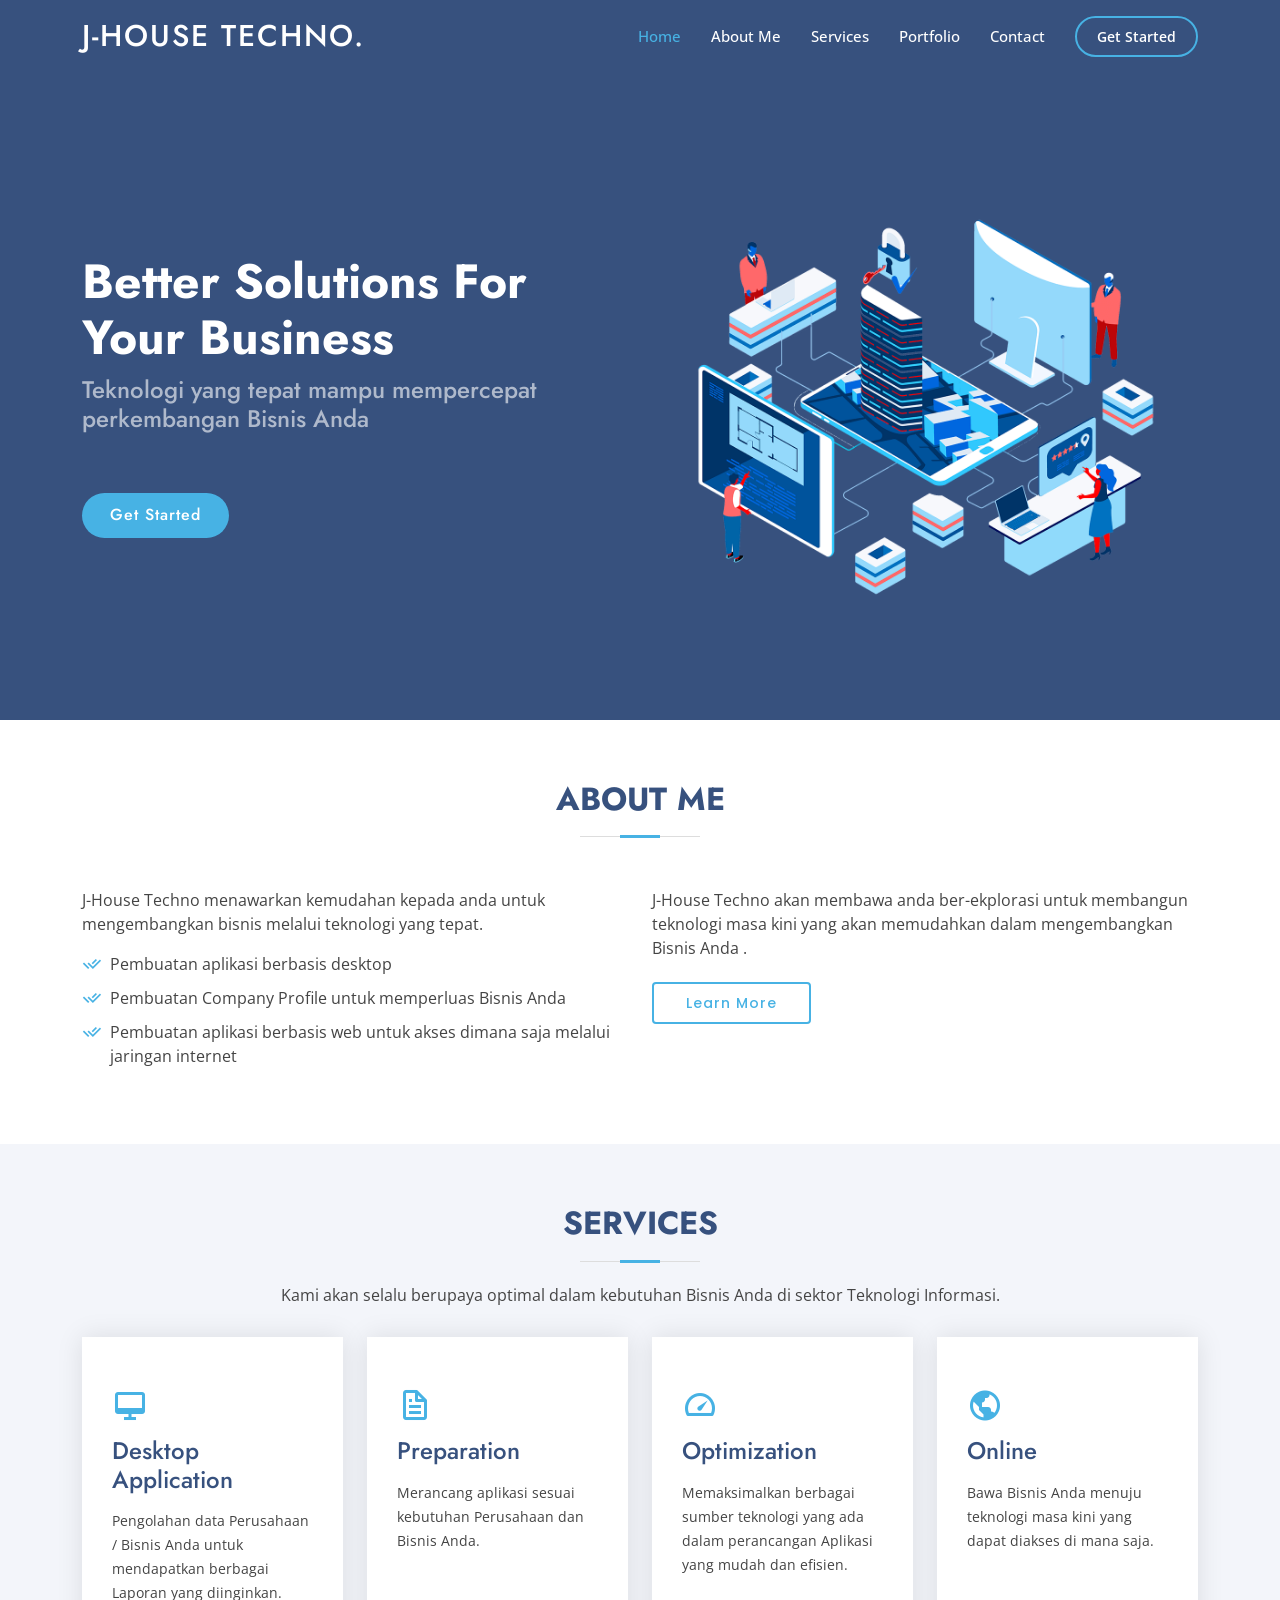
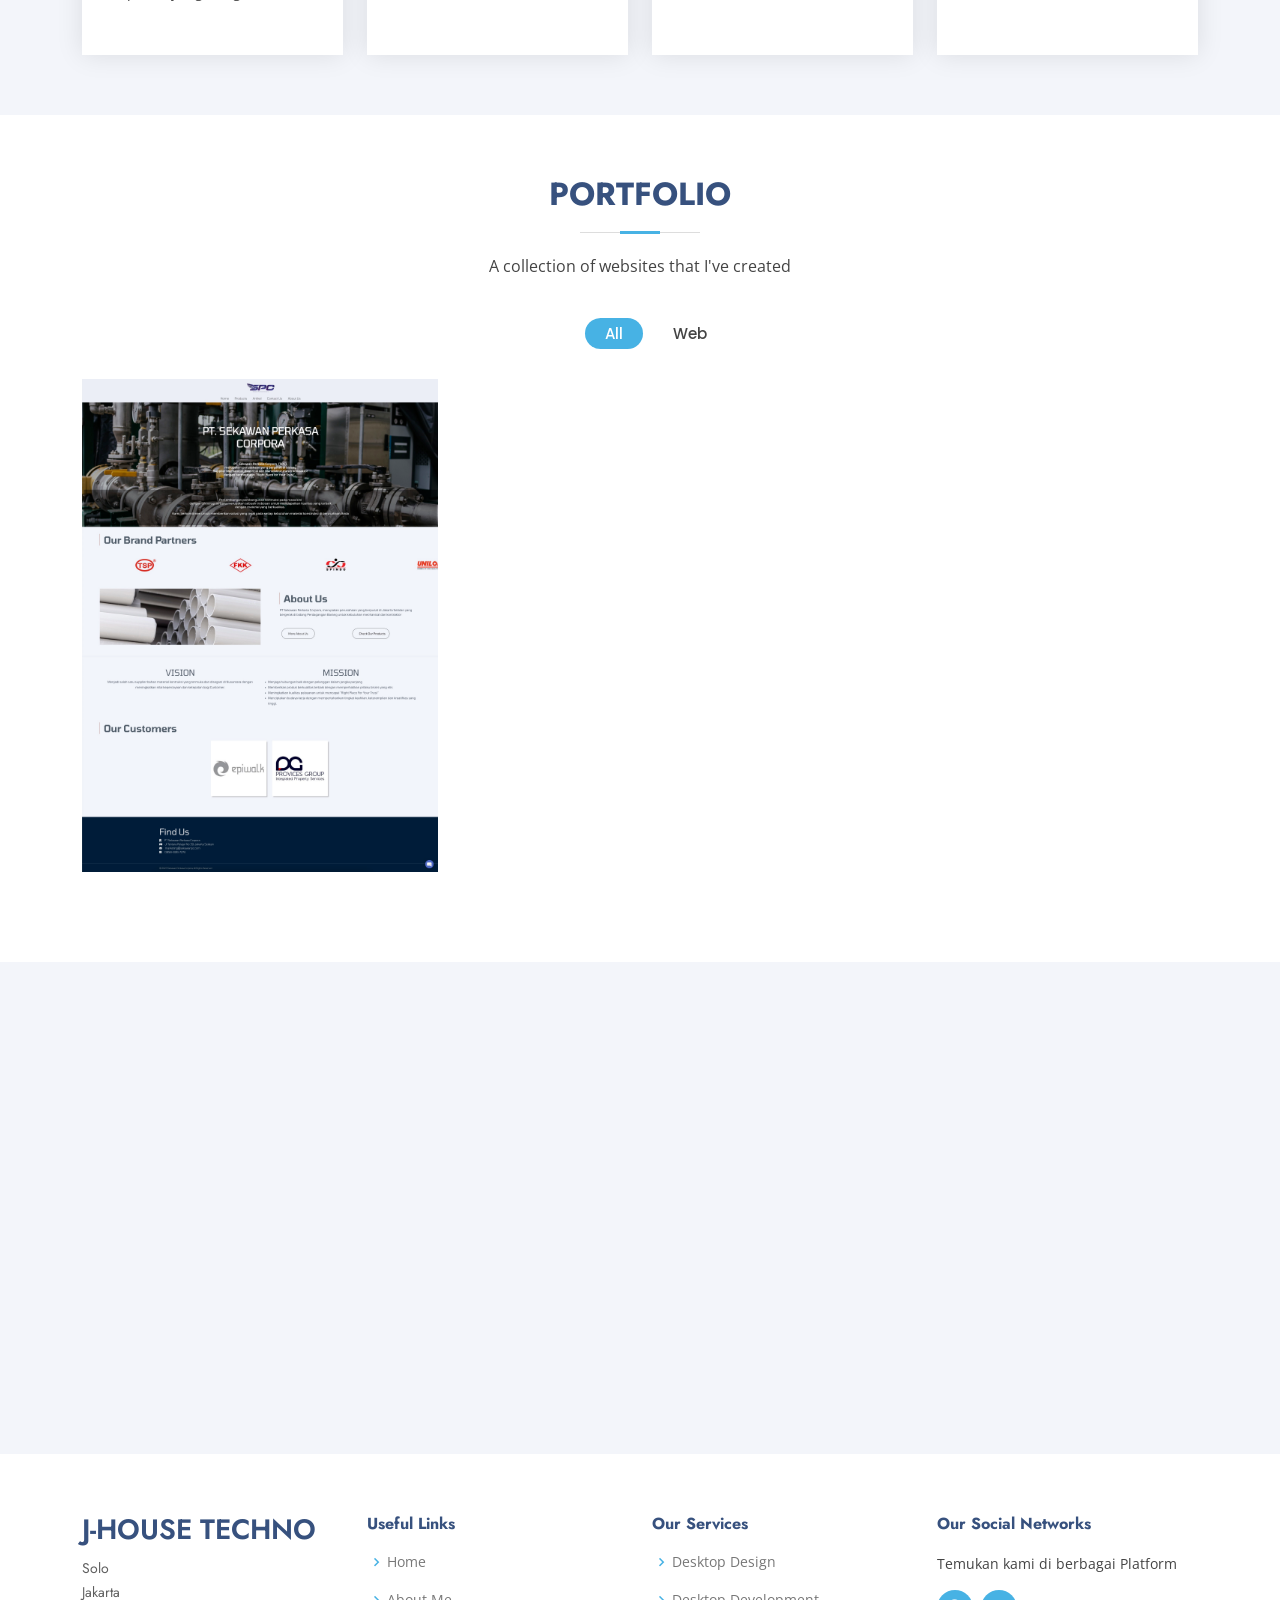
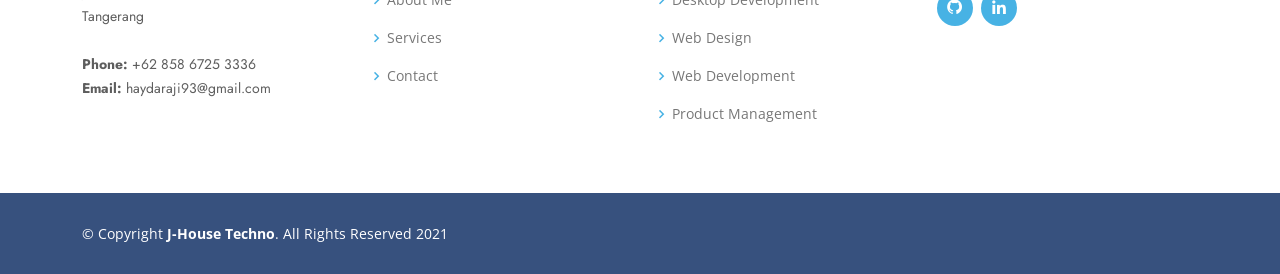
==== index.html @ e4738b39 "Added New Portfolio SPC" ====
<!DOCTYPE html>
<html lang="en">

<head>
  <meta charset="utf-8">
  <meta content="width=device-width, initial-scale=1.0" name="viewport">

  <title>J-House Inc. - Index</title>
  <meta content="" name="description">
  <meta content="" name="keywords">

  <!-- Favicons -->
  <link href="assets/img/favicon.png" rel="icon">
  <link href="assets/img/apple-touch-icon.png" rel="apple-touch-icon">

  <!-- Google Fonts -->
  <link href="https://fonts.googleapis.com/css?family=Open+Sans:300,300i,400,400i,600,600i,700,700i|Jost:300,300i,400,400i,500,500i,600,600i,700,700i|Poppins:300,300i,400,400i,500,500i,600,600i,700,700i" rel="stylesheet">

  <!-- Vendor CSS Files -->
  <link href="assets/vendor/aos/aos.css" rel="stylesheet">
  <link href="assets/vendor/bootstrap/css/bootstrap.min.css" rel="stylesheet">
  <link href="assets/vendor/bootstrap-icons/bootstrap-icons.css" rel="stylesheet">
  <link href="assets/vendor/boxicons/css/boxicons.min.css" rel="stylesheet">
  <link href="assets/vendor/glightbox/css/glightbox.min.css" rel="stylesheet">
  <link href="assets/vendor/remixicon/remixicon.css" rel="stylesheet">
  <link href="assets/vendor/swiper/swiper-bundle.min.css" rel="stylesheet">

  <!-- Template Main CSS File -->
  <link href="assets/css/style.css" rel="stylesheet">

  <!-- =======================================================
  * Template Name: Arsha - v4.3.0
  * Template URL: https://bootstrapmade.com/arsha-free-bootstrap-html-template-corporate/
  * Author: BootstrapMade.com
  * License: https://bootstrapmade.com/license/
  ======================================================== -->
</head>

<body>

  <!-- ======= Header ======= -->
  <header id="header" class="fixed-top ">
    <div class="container d-flex align-items-center">

      <h1 class="logo me-auto"><a href="index.html">J-House Techno.</a></h1>
      <!-- Uncomment below if you prefer to use an image logo -->
      <!-- <a href="index.html" class="logo me-auto"><img src="assets/img/logo.png" alt="" class="img-fluid"></a>-->

      <nav id="navbar" class="navbar">
        <ul>
          <li><a class="nav-link scrollto active" href="#hero">Home</a></li>
          <li><a class="nav-link scrollto" href="#about">About Me</a></li>
          <li><a class="nav-link scrollto" href="#services">Services</a></li>
          <li><a class="nav-link scrollto" href="#portfolio">Portfolio</a></li>
          <!-- <li><a class="nav-link scrollto" href="#team">Team</a></li>
          <li class="dropdown"><a href="#"><span>Drop Down</span> <i class="bi bi-chevron-down"></i></a>
            <ul>
              <li><a href="#">Drop Down 1</a></li>
              <li class="dropdown"><a href="#"><span>Deep Drop Down</span> <i class="bi bi-chevron-right"></i></a>
                <ul>
                  <li><a href="#">Deep Drop Down 1</a></li>
                  <li><a href="#">Deep Drop Down 2</a></li>
                  <li><a href="#">Deep Drop Down 3</a></li>
                  <li><a href="#">Deep Drop Down 4</a></li>
                  <li><a href="#">Deep Drop Down 5</a></li>
                </ul>
              </li>
              <li><a href="#">Drop Down 2</a></li>
              <li><a href="#">Drop Down 3</a></li>
              <li><a href="#">Drop Down 4</a></li>
            </ul>
          </li> -->
          <li><a class="nav-link scrollto" href="#team">Contact</a></li>
          <li><a class="getstarted scrollto" href="#about">Get Started</a></li>
        </ul>
        <i class="bi bi-list mobile-nav-toggle"></i>
      </nav><!-- .navbar -->

    </div>
  </header><!-- End Header -->

  <!-- ======= Hero Section ======= -->
  <section id="hero" class="d-flex align-items-center">

    <div class="container">
      <div class="row">
        <div class="col-lg-6 d-flex flex-column justify-content-center pt-4 pt-lg-0 order-2 order-lg-1" data-aos="fade-up" data-aos-delay="200">
          <h1>Better Solutions For Your Business</h1>
          <h2>Teknologi yang tepat mampu mempercepat perkembangan Bisnis Anda</h2>
          <div class="d-flex justify-content-center justify-content-lg-start">
            <a href="#about" class="btn-get-started scrollto">Get Started</a>
            <!-- <a href="https://www.youtube.com/watch?v=jDDaplaOz7Q" class="glightbox btn-watch-video"><i class="bi bi-play-circle"></i><span>Watch Video</span></a> -->
          </div>
        </div>
        <div class="col-lg-6 order-1 order-lg-2 hero-img" data-aos="zoom-in" data-aos-delay="200">
          <img src="assets/img/hero-img.png" class="img-fluid animated" alt="">
        </div>
      </div>
    </div>

  </section><!-- End Hero -->

  <main id="main">

    <!-- ======= About Us Section ======= -->
    <section id="about" class="about">
      <div class="container" data-aos="fade-up">

        <div class="section-title">
          <h2>About Me</h2>
        </div>

        <div class="row content">
          <div class="col-lg-6">
            <p>
              J-House Techno menawarkan kemudahan kepada anda untuk mengembangkan bisnis melalui teknologi yang tepat.
            </p>
            <ul>
              <li><i class="ri-check-double-line"></i> Pembuatan aplikasi berbasis desktop</li>
              <li><i class="ri-check-double-line"></i> Pembuatan Company Profile untuk memperluas Bisnis Anda</li>
              <li><i class="ri-check-double-line"></i> Pembuatan aplikasi berbasis web untuk akses dimana saja melalui jaringan internet</li>
            </ul>
          </div>
          <div class="col-lg-6 pt-4 pt-lg-0">
            <p>
              J-House Techno akan membawa anda ber-ekplorasi untuk membangun teknologi masa kini yang akan memudahkan dalam mengembangkan Bisnis Anda .
            </p>
            <a href="#" class="btn-learn-more">Learn More</a>
          </div>
        </div>

      </div>
    </section><!-- End About Us Section -->

    <!-- ======= Services Section ======= -->
    <section id="services" class="services section-bg">
      <div class="container" data-aos="fade-up">

        <div class="section-title">
          <h2>Services</h2>
          <p>Kami akan selalu berupaya optimal dalam kebutuhan Bisnis Anda di sektor Teknologi Informasi.</p>
        </div>

        <div class="row">
          <div class="col-xl-3 col-md-6 d-flex align-items-stretch" data-aos="zoom-in" data-aos-delay="100">
            <div class="icon-box">
              <div class="icon"><i class="bx bx-desktop"></i></div>
              <h4><a href="">Desktop Application</a></h4>
              <p>Pengolahan data Perusahaan / Bisnis Anda untuk mendapatkan berbagai Laporan yang diinginkan.</p>
            </div>
          </div>

          <div class="col-xl-3 col-md-6 d-flex align-items-stretch mt-4 mt-md-0" data-aos="zoom-in" data-aos-delay="200">
            <div class="icon-box">
              <div class="icon"><i class="bx bx-file"></i></div>
              <h4><a href="">Preparation</a></h4>
              <p>Merancang aplikasi sesuai kebutuhan Perusahaan dan Bisnis Anda.</p>
            </div>
          </div>

          <div class="col-xl-3 col-md-6 d-flex align-items-stretch mt-4 mt-xl-0" data-aos="zoom-in" data-aos-delay="300">
            <div class="icon-box">
              <div class="icon"><i class="bx bx-tachometer"></i></div>
              <h4><a href="">Optimization</a></h4>
              <p>Memaksimalkan berbagai sumber teknologi yang ada dalam perancangan Aplikasi yang mudah dan efisien.</p>
            </div>
          </div>

          <div class="col-xl-3 col-md-6 d-flex align-items-stretch mt-4 mt-xl-0" data-aos="zoom-in" data-aos-delay="400">
            <div class="icon-box">
              <div class="icon"><i class="bx bx-world"></i></div>
              <h4><a href="">Online</a></h4>
              <p>Bawa Bisnis Anda menuju teknologi masa kini yang dapat diakses di mana saja.</p>
            </div>
          </div>

        </div>

      </div>
    </section><!-- End Services Section -->

    <!-- ======= Portfolio Section ======= -->
    <section id="portfolio" class="portfolio">
      <div class="container" data-aos="fade-up">

        <div class="section-title">
          <h2>Portfolio</h2>
          <p>A collection of websites that I've created</p>
        </div>

        <ul id="portfolio-flters" class="d-flex justify-content-center" data-aos="fade-up" data-aos-delay="100">
          <li data-filter="*" class="filter-active">All</li>
          <!-- <li data-filter=".filter-app">App</li> -->
          <!-- <li data-filter=".filter-card">Card</li> -->
          <li data-filter=".filter-web">Web</li>
        </ul>

        <div class="row portfolio-container" data-aos="fade-up" data-aos-delay="200">

          <!-- <div class="col-lg-4 col-md-6 portfolio-item filter-app">
            <div class="portfolio-img"><img src="assets/img/portfolio/portfolio-1.jpg" class="img-fluid" alt=""></div>
            <div class="portfolio-info">
              <h4>App 1</h4>
              <p>App</p>
              <a href="assets/img/portfolio/portfolio-1.jpg" data-gallery="portfolioGallery" class="portfolio-lightbox preview-link" title="App 1"><i class="bx bx-plus"></i></a>
              <a href="portfolio-details.html" class="details-link" title="More Details"><i class="bx bx-link"></i></a>
            </div>
          </div>

          <div class="col-lg-4 col-md-6 portfolio-item filter-web">
            <div class="portfolio-img"><img src="assets/img/portfolio/portfolio-2.jpg" class="img-fluid" alt=""></div>
            <div class="portfolio-info">
              <h4>Web 3</h4>
              <p>Web</p>
              <a href="assets/img/portfolio/portfolio-2.jpg" data-gallery="portfolioGallery" class="portfolio-lightbox preview-link" title="Web 3"><i class="bx bx-plus"></i></a>
              <a href="portfolio-details.html" class="details-link" title="More Details"><i class="bx bx-link"></i></a>
            </div>
          </div>

          <div class="col-lg-4 col-md-6 portfolio-item filter-app">
            <div class="portfolio-img"><img src="assets/img/portfolio/portfolio-3.jpg" class="img-fluid" alt=""></div>
            <div class="portfolio-info">
              <h4>App 2</h4>
              <p>App</p>
              <a href="assets/img/portfolio/portfolio-3.jpg" data-gallery="portfolioGallery" class="portfolio-lightbox preview-link" title="App 2"><i class="bx bx-plus"></i></a>
              <a href="portfolio-details.html" class="details-link" title="More Details"><i class="bx bx-link"></i></a>
            </div>
          </div>

          <div class="col-lg-4 col-md-6 portfolio-item filter-card">
            <div class="portfolio-img"><img src="assets/img/portfolio/portfolio-4.jpg" class="img-fluid" alt=""></div>
            <div class="portfolio-info">
              <h4>Card 2</h4>
              <p>Card</p>
              <a href="assets/img/portfolio/portfolio-4.jpg" data-gallery="portfolioGallery" class="portfolio-lightbox preview-link" title="Card 2"><i class="bx bx-plus"></i></a>
              <a href="portfolio-details.html" class="details-link" title="More Details"><i class="bx bx-link"></i></a>
            </div>
          </div> -->

          <div class="col-lg-4 col-md-6 portfolio-item filter-web">
            <div class="portfolio-img"><img src="assets/img/portfolio/portfolio-spc.jpg" class="img-fluid" alt=""></div>
            <div class="portfolio-info">
              <h4>Sekawan Perkasa Corpora</h4>
              <p>sekawanpc.com</p>
              <a href="assets/img/portfolio/portfolio-spc.jpg" data-gallery="portfolioGallery" class="portfolio-lightbox preview-link" title="Sekawan Perkasa Corpora"><i class="bx bx-plus"></i></a>
              <a href="https://sekawanpc.com/" class="details-link" title="More Details"><i class="bx bx-link"></i></a>
            </div>
          </div>

          <!-- <div class="col-lg-4 col-md-6 portfolio-item filter-app">
            <div class="portfolio-img"><img src="assets/img/portfolio/portfolio-6.jpg" class="img-fluid" alt=""></div>
            <div class="portfolio-info">
              <h4>App 3</h4>
              <p>App</p>
              <a href="assets/img/portfolio/portfolio-6.jpg" data-gallery="portfolioGallery" class="portfolio-lightbox preview-link" title="App 3"><i class="bx bx-plus"></i></a>
              <a href="portfolio-details.html" class="details-link" title="More Details"><i class="bx bx-link"></i></a>
            </div>
          </div>

          <div class="col-lg-4 col-md-6 portfolio-item filter-card">
            <div class="portfolio-img"><img src="assets/img/portfolio/portfolio-7.jpg" class="img-fluid" alt=""></div>
            <div class="portfolio-info">
              <h4>Card 1</h4>
              <p>Card</p>
              <a href="assets/img/portfolio/portfolio-7.jpg" data-gallery="portfolioGallery" class="portfolio-lightbox preview-link" title="Card 1"><i class="bx bx-plus"></i></a>
              <a href="portfolio-details.html" class="details-link" title="More Details"><i class="bx bx-link"></i></a>
            </div>
          </div>

          <div class="col-lg-4 col-md-6 portfolio-item filter-card">
            <div class="portfolio-img"><img src="assets/img/portfolio/portfolio-8.jpg" class="img-fluid" alt=""></div>
            <div class="portfolio-info">
              <h4>Card 3</h4>
              <p>Card</p>
              <a href="assets/img/portfolio/portfolio-8.jpg" data-gallery="portfolioGallery" class="portfolio-lightbox preview-link" title="Card 3"><i class="bx bx-plus"></i></a>
              <a href="portfolio-details.html" class="details-link" title="More Details"><i class="bx bx-link"></i></a>
            </div>
          </div>

          <div class="col-lg-4 col-md-6 portfolio-item filter-web">
            <div class="portfolio-img"><img src="assets/img/portfolio/portfolio-9.jpg" class="img-fluid" alt=""></div>
            <div class="portfolio-info">
              <h4>Web 3</h4>
              <p>Web</p>
              <a href="assets/img/portfolio/portfolio-9.jpg" data-gallery="portfolioGallery" class="portfolio-lightbox preview-link" title="Web 3"><i class="bx bx-plus"></i></a>
              <a href="portfolio-details.html" class="details-link" title="More Details"><i class="bx bx-link"></i></a>
            </div>
          </div> -->

        </div>

      </div>
    </section><!-- End Portfolio Section -->

    <!-- ======= Team Section ======= -->
    <section id="team" class="team section-bg">
      <div class="container" data-aos="fade-up">

        <div class="section-title">
          <h2>Contact</h2>
          <p>Percayakan kebutuhan Bisnis Anda di sektor Teknologi Informasi kepada Kami.</p>
        </div>

        <div class="row">

          <div class="col-lg-6">
            <div class="member d-flex align-items-start" data-aos="zoom-in" data-aos-delay="100">
              <div class="pic"><img src="assets/img/team/team-1.jpg" class="img-fluid" alt=""></div>
              <div class="member-info">
                <h4>Haydar Prakoso Aji Anggoro</h4>
                <span>Founder</span>
                <!-- <p>Programmer</p> -->
                <div class="social">
                  <a href="https://twitter.com/haydaraji"><i class="ri-twitter-fill"></i></a>
                  <a href="https://facebook.com/haydaraji"><i class="ri-facebook-fill"></i></a>
                  <a href="https://www.instagram.com/haydaraji"><i class="ri-instagram-fill"></i></a>
                  <a href="https://www.linkedin.com/in/haydar-aji-616752192/"> <i class="ri-linkedin-box-fill"></i> </a>
                </div>
              </div>
            </div>
          </div>

        </div>

      </div>
    </section><!-- End Team Section -->

    <!-- ======= Pricing Section ======= -->
    

  </main><!-- End #main -->

  <!-- ======= Footer ======= -->
  <footer id="footer">

    <div class="footer-top">
      <div class="container">
        <div class="row">

          <div class="col-lg-3 col-md-6 footer-contact">
            <h3>J-House Techno</h3>
            <p>
              Solo <br>
              Jakarta<br>
              Tangerang <br><br>
              <strong>Phone:</strong> +62 858 6725 3336<br>
              <strong>Email:</strong> haydaraji93@gmail.com<br>
            </p>
          </div>

          <div class="col-lg-3 col-md-6 footer-links">
            <h4>Useful Links</h4>
            <ul>
              <li><i class="bx bx-chevron-right"></i> <a href="#hero">Home</a></li>
              <li><i class="bx bx-chevron-right"></i> <a href="#about">About Me</a></li>
              <li><i class="bx bx-chevron-right"></i> <a href="#services">Services</a></li>
              <li><i class="bx bx-chevron-right"></i> <a href="#team">Contact</a></li>
            </ul>
          </div>

          <div class="col-lg-3 col-md-6 footer-links">
            <h4>Our Services</h4>
            <ul>
              <li><i class="bx bx-chevron-right"></i> <a href="#">Desktop Design</a></li>
              <li><i class="bx bx-chevron-right"></i> <a href="#">Desktop Development</a></li>
              <li><i class="bx bx-chevron-right"></i> <a href="#">Web Design</a></li>
              <li><i class="bx bx-chevron-right"></i> <a href="#">Web Development</a></li>
              <li><i class="bx bx-chevron-right"></i> <a href="#">Product Management</a></li>
            </ul>
          </div>

          <div class="col-lg-3 col-md-6 footer-links">
            <h4>Our Social Networks</h4>
            <p>Temukan kami di berbagai Platform</p>
            <div class="social-links mt-3">
              <!-- <a href="#" class="twitter"><i class="bx bxl-twitter"></i></a> -->
              <!-- <a href="#" class="facebook"><i class="bx bxl-facebook"></i></a> -->
              <!-- <a href="#" class="instagram"><i class="bx bxl-instagram"></i></a> -->
              <a href="https://github.com/JHouseTechno" class="github"><i class="bx bxl-github"></i></a>
              <a href="https://www.linkedin.com/in/haydar-aji-616752192/" class="linkedin"><i class="bx bxl-linkedin"></i></a>
            </div>
          </div>

        </div>
      </div>
    </div>

    <div class="container footer-bottom clearfix">
      <div class="copyright">
        &copy; Copyright <strong><span>J-House Techno</span></strong>. All Rights Reserved 2021
      </div>
      <div class="credits">
        <!-- All the links in the footer should remain intact. -->
        <!-- You can delete the links only if you purchased the pro version. -->
        <!-- Licensing information: https://bootstrapmade.com/license/ -->
        <!-- Purchase the pro version with working PHP/AJAX contact form: https://bootstrapmade.com/arsha-free-bootstrap-html-template-corporate/ -->
        <!-- Designed by <a href="https://bootstrapmade.com/">BootstrapMade</a> -->
      </div>
    </div>
  </footer><!-- End Footer -->

  <div id="preloader"></div>
  <a href="#" class="back-to-top d-flex align-items-center justify-content-center"><i class="bi bi-arrow-up-short"></i></a>

  <!-- Vendor JS Files -->
  <script src="assets/vendor/aos/aos.js"></script>
  <script src="assets/vendor/bootstrap/js/bootstrap.bundle.min.js"></script>
  <script src="assets/vendor/glightbox/js/glightbox.min.js"></script>
  <script src="assets/vendor/isotope-layout/isotope.pkgd.min.js"></script>
  <script src="assets/vendor/php-email-form/validate.js"></script>
  <script src="assets/vendor/swiper/swiper-bundle.min.js"></script>
  <script src="assets/vendor/waypoints/noframework.waypoints.js"></script>

  <!-- Template Main JS File -->
  <script src="assets/js/main.js"></script>

</body>

</html>
---- assets/css/style.css ----
/**
* Template Name: Arsha - v4.3.0
* Template URL: https://bootstrapmade.com/arsha-free-bootstrap-html-template-corporate/
* Author: BootstrapMade.com
* License: https://bootstrapmade.com/license/
*/

/*--------------------------------------------------------------
# General
--------------------------------------------------------------*/
body {
  font-family: "Open Sans", sans-serif;
  color: #444444;
}

a {
  color: #47b2e4;
  text-decoration: none;
}

a:hover {
  color: #73c5eb;
  text-decoration: none;
}

h1,
h2,
h3,
h4,
h5,
h6 {
  font-family: "Jost", sans-serif;
}

/*--------------------------------------------------------------
# Preloader
--------------------------------------------------------------*/
#preloader {
  position: fixed;
  top: 0;
  left: 0;
  right: 0;
  bottom: 0;
  z-index: 9999;
  overflow: hidden;
  background: #37517e;
}

#preloader:before {
  content: "";
  position: fixed;
  top: calc(50% - 30px);
  left: calc(50% - 30px);
  border: 6px solid #37517e;
  border-top-color: #fff;
  border-bottom-color: #fff;
  border-radius: 50%;
  width: 60px;
  height: 60px;
  -webkit-animation: animate-preloader 1s linear infinite;
  animation: animate-preloader 1s linear infinite;
}

@-webkit-keyframes animate-preloader {
  0% {
    transform: rotate(0deg);
  }

  100% {
    transform: rotate(360deg);
  }
}

@keyframes animate-preloader {
  0% {
    transform: rotate(0deg);
  }

  100% {
    transform: rotate(360deg);
  }
}

/*--------------------------------------------------------------
# Back to top button
--------------------------------------------------------------*/
.back-to-top {
  position: fixed;
  visibility: hidden;
  opacity: 0;
  right: 15px;
  bottom: 15px;
  z-index: 996;
  background: #47b2e4;
  width: 40px;
  height: 40px;
  border-radius: 50px;
  transition: all 0.4s;
}

.back-to-top i {
  font-size: 24px;
  color: #fff;
  line-height: 0;
}

.back-to-top:hover {
  background: #6bc1e9;
  color: #fff;
}

.back-to-top.active {
  visibility: visible;
  opacity: 1;
}

/*--------------------------------------------------------------
# Header
--------------------------------------------------------------*/
#header {
  transition: all 0.5s;
  z-index: 997;
  padding: 15px 0;
}

#header.header-scrolled,
#header.header-inner-pages {
  background: rgba(40, 58, 90, 0.9);
}

#header .logo {
  font-size: 30px;
  margin: 0;
  padding: 0;
  line-height: 1;
  font-weight: 500;
  letter-spacing: 2px;
  text-transform: uppercase;
}

#header .logo a {
  color: #fff;
}

#header .logo img {
  max-height: 40px;
}

/*--------------------------------------------------------------
# Navigation Menu
--------------------------------------------------------------*/
/**
* Desktop Navigation 
*/
.navbar {
  padding: 0;
}

.navbar ul {
  margin: 0;
  padding: 0;
  display: flex;
  list-style: none;
  align-items: center;
}

.navbar li {
  position: relative;
}

.navbar a,
.navbar a:focus {
  display: flex;
  align-items: center;
  justify-content: space-between;
  padding: 10px 0 10px 30px;
  font-size: 15px;
  font-weight: 500;
  color: #fff;
  white-space: nowrap;
  transition: 0.3s;
}

.navbar a i,
.navbar a:focus i {
  font-size: 12px;
  line-height: 0;
  margin-left: 5px;
}

.navbar a:hover,
.navbar .active,
.navbar .active:focus,
.navbar li:hover>a {
  color: #47b2e4;
}

.navbar .getstarted,
.navbar .getstarted:focus {
  padding: 8px 20px;
  margin-left: 30px;
  border-radius: 50px;
  color: #fff;
  font-size: 14px;
  border: 2px solid #47b2e4;
  font-weight: 600;
}

.navbar .getstarted:hover,
.navbar .getstarted:focus:hover {
  color: #fff;
  background: #31a9e1;
}

.navbar .dropdown ul {
  display: block;
  position: absolute;
  left: 14px;
  top: calc(100% + 30px);
  margin: 0;
  padding: 10px 0;
  z-index: 99;
  opacity: 0;
  visibility: hidden;
  background: #fff;
  box-shadow: 0px 0px 30px rgba(127, 137, 161, 0.25);
  transition: 0.3s;
  border-radius: 4px;
}

.navbar .dropdown ul li {
  min-width: 200px;
}

.navbar .dropdown ul a {
  padding: 10px 20px;
  font-size: 14px;
  text-transform: none;
  font-weight: 500;
  color: #0c3c53;
}

.navbar .dropdown ul a i {
  font-size: 12px;
}

.navbar .dropdown ul a:hover,
.navbar .dropdown ul .active:hover,
.navbar .dropdown ul li:hover>a {
  color: #47b2e4;
}

.navbar .dropdown:hover>ul {
  opacity: 1;
  top: 100%;
  visibility: visible;
}

.navbar .dropdown .dropdown ul {
  top: 0;
  left: calc(100% - 30px);
  visibility: hidden;
}

.navbar .dropdown .dropdown:hover>ul {
  opacity: 1;
  top: 0;
  left: 100%;
  visibility: visible;
}

@media (max-width: 1366px) {
  .navbar .dropdown .dropdown ul {
    left: -90%;
  }

  .navbar .dropdown .dropdown:hover>ul {
    left: -100%;
  }
}

/**
* Mobile Navigation 
*/
.mobile-nav-toggle {
  color: #fff;
  font-size: 28px;
  cursor: pointer;
  display: none;
  line-height: 0;
  transition: 0.5s;
}

.mobile-nav-toggle.bi-x {
  color: #fff;
}

@media (max-width: 991px) {
  .mobile-nav-toggle {
    display: block;
  }

  .navbar ul {
    display: none;
  }
}

.navbar-mobile {
  position: fixed;
  overflow: hidden;
  top: 0;
  right: 0;
  left: 0;
  bottom: 0;
  background: rgba(40, 58, 90, 0.9);
  transition: 0.3s;
  z-index: 999;
}

.navbar-mobile .mobile-nav-toggle {
  position: absolute;
  top: 15px;
  right: 15px;
}

.navbar-mobile ul {
  display: block;
  position: absolute;
  top: 55px;
  right: 15px;
  bottom: 15px;
  left: 15px;
  padding: 10px 0;
  border-radius: 10px;
  background-color: #fff;
  overflow-y: auto;
  transition: 0.3s;
}

.navbar-mobile a {
  padding: 10px 20px;
  font-size: 15px;
  color: #37517e;
}

.navbar-mobile a:hover,
.navbar-mobile .active,
.navbar-mobile li:hover>a {
  color: #47b2e4;
}

.navbar-mobile .getstarted {
  margin: 15px;
  color: #37517e;
}

.navbar-mobile .dropdown ul {
  position: static;
  display: none;
  margin: 10px 20px;
  padding: 10px 0;
  z-index: 99;
  opacity: 1;
  visibility: visible;
  background: #fff;
  box-shadow: 0px 0px 30px rgba(127, 137, 161, 0.25);
}

.navbar-mobile .dropdown ul li {
  min-width: 200px;
}

.navbar-mobile .dropdown ul a {
  padding: 10px 20px;
}

.navbar-mobile .dropdown ul a i {
  font-size: 12px;
}

.navbar-mobile .dropdown ul a:hover,
.navbar-mobile .dropdown ul .active:hover,
.navbar-mobile .dropdown ul li:hover>a {
  color: #47b2e4;
}

.navbar-mobile .dropdown>.dropdown-active {
  display: block;
}

/*--------------------------------------------------------------
# Hero Section
--------------------------------------------------------------*/
#hero {
  width: 100%;
  height: 80vh;
  background: #37517e;
}

#hero .container {
  padding-top: 72px;
}

#hero h1 {
  margin: 0 0 10px 0;
  font-size: 48px;
  font-weight: 700;
  line-height: 56px;
  color: #fff;
}

#hero h2 {
  color: rgba(255, 255, 255, 0.6);
  margin-bottom: 50px;
  font-size: 24px;
}

#hero .btn-get-started {
  font-family: "Jost", sans-serif;
  font-weight: 500;
  font-size: 16px;
  letter-spacing: 1px;
  display: inline-block;
  padding: 10px 28px 11px 28px;
  border-radius: 50px;
  transition: 0.5s;
  margin: 10px 0 0 0;
  color: #fff;
  background: #47b2e4;
}

#hero .btn-get-started:hover {
  background: #209dd8;
}

#hero .btn-watch-video {
  font-size: 16px;
  display: flex;
  align-items: center;
  transition: 0.5s;
  margin: 10px 0 0 25px;
  color: #fff;
  line-height: 1;
}

#hero .btn-watch-video i {
  line-height: 0;
  color: #fff;
  font-size: 32px;
  transition: 0.3s;
  margin-right: 8px;
}

#hero .btn-watch-video:hover i {
  color: #47b2e4;
}

#hero .animated {
  animation: up-down 2s ease-in-out infinite alternate-reverse both;
}

@media (max-width: 991px) {
  #hero {
    height: 100vh;
    text-align: center;
  }

  #hero .animated {
    -webkit-animation: none;
    animation: none;
  }

  #hero .hero-img {
    text-align: center;
  }

  #hero .hero-img img {
    width: 50%;
  }
}

@media (max-width: 768px) {
  #hero h1 {
    font-size: 28px;
    line-height: 36px;
  }

  #hero h2 {
    font-size: 18px;
    line-height: 24px;
    margin-bottom: 30px;
  }

  #hero .hero-img img {
    width: 70%;
  }
}

@media (max-width: 575px) {
  #hero .hero-img img {
    width: 80%;
  }

  #hero .btn-get-started {
    font-size: 16px;
    padding: 10px 24px 11px 24px;
  }
}

@-webkit-keyframes up-down {
  0% {
    transform: translateY(10px);
  }

  100% {
    transform: translateY(-10px);
  }
}

@keyframes up-down {
  0% {
    transform: translateY(10px);
  }

  100% {
    transform: translateY(-10px);
  }
}

/*--------------------------------------------------------------
# Sections General
--------------------------------------------------------------*/
section {
  padding: 60px 0;
  overflow: hidden;
}

.section-bg {
  background-color: #f3f5fa;
}

.section-title {
  text-align: center;
  padding-bottom: 30px;
}

.section-title h2 {
  font-size: 32px;
  font-weight: bold;
  text-transform: uppercase;
  margin-bottom: 20px;
  padding-bottom: 20px;
  position: relative;
  color: #37517e;
}

.section-title h2::before {
  content: '';
  position: absolute;
  display: block;
  width: 120px;
  height: 1px;
  background: #ddd;
  bottom: 1px;
  left: calc(50% - 60px);
}

.section-title h2::after {
  content: '';
  position: absolute;
  display: block;
  width: 40px;
  height: 3px;
  background: #47b2e4;
  bottom: 0;
  left: calc(50% - 20px);
}

.section-title p {
  margin-bottom: 0;
}

/*--------------------------------------------------------------
# Cliens
--------------------------------------------------------------*/
.cliens {
  padding: 12px 0;
  text-align: center;
}

.cliens img {
  max-width: 45%;
  transition: all 0.4s ease-in-out;
  display: inline-block;
  padding: 15px 0;
  filter: grayscale(100);
}

.cliens img:hover {
  filter: none;
  transform: scale(1.1);
}

@media (max-width: 768px) {
  .cliens img {
    max-width: 40%;
  }
}

/*--------------------------------------------------------------
# About Us
--------------------------------------------------------------*/
.about .content h3 {
  font-weight: 600;
  font-size: 26px;
}

.about .content ul {
  list-style: none;
  padding: 0;
}

.about .content ul li {
  padding-left: 28px;
  position: relative;
}

.about .content ul li+li {
  margin-top: 10px;
}

.about .content ul i {
  position: absolute;
  left: 0;
  top: 2px;
  font-size: 20px;
  color: #47b2e4;
  line-height: 1;
}

.about .content p:last-child {
  margin-bottom: 0;
}

.about .content .btn-learn-more {
  font-family: "Poppins", sans-serif;
  font-weight: 500;
  font-size: 14px;
  letter-spacing: 1px;
  display: inline-block;
  padding: 12px 32px;
  border-radius: 4px;
  transition: 0.3s;
  line-height: 1;
  color: #47b2e4;
  -webkit-animation-delay: 0.8s;
  animation-delay: 0.8s;
  margin-top: 6px;
  border: 2px solid #47b2e4;
}

.about .content .btn-learn-more:hover {
  background: #47b2e4;
  color: #fff;
  text-decoration: none;
}

/*--------------------------------------------------------------
# Why Us
--------------------------------------------------------------*/
.why-us .content {
  padding: 60px 100px 0 100px;
}

.why-us .content h3 {
  font-weight: 400;
  font-size: 34px;
  color: #37517e;
}

.why-us .content h4 {
  font-size: 20px;
  font-weight: 700;
  margin-top: 5px;
}

.why-us .content p {
  font-size: 15px;
  color: #848484;
}

.why-us .img {
  background-size: contain;
  background-repeat: no-repeat;
  background-position: center center;
}

.why-us .accordion-list {
  padding: 0 100px 60px 100px;
}

.why-us .accordion-list ul {
  padding: 0;
  list-style: none;
}

.why-us .accordion-list li+li {
  margin-top: 15px;
}

.why-us .accordion-list li {
  padding: 20px;
  background: #fff;
  border-radius: 4px;
}

.why-us .accordion-list a {
  display: block;
  position: relative;
  font-family: "Poppins", sans-serif;
  font-size: 16px;
  line-height: 24px;
  font-weight: 500;
  padding-right: 30px;
  outline: none;
  cursor: pointer;
}

.why-us .accordion-list span {
  color: #47b2e4;
  font-weight: 600;
  font-size: 18px;
  padding-right: 10px;
}

.why-us .accordion-list i {
  font-size: 24px;
  position: absolute;
  right: 0;
  top: 0;
}

.why-us .accordion-list p {
  margin-bottom: 0;
  padding: 10px 0 0 0;
}

.why-us .accordion-list .icon-show {
  display: none;
}

.why-us .accordion-list a.collapsed {
  color: #343a40;
}

.why-us .accordion-list a.collapsed:hover {
  color: #47b2e4;
}

.why-us .accordion-list a.collapsed .icon-show {
  display: inline-block;
}

.why-us .accordion-list a.collapsed .icon-close {
  display: none;
}

@media (max-width: 1024px) {

  .why-us .content,
  .why-us .accordion-list {
    padding-left: 0;
    padding-right: 0;
  }
}

@media (max-width: 992px) {
  .why-us .img {
    min-height: 400px;
  }

  .why-us .content {
    padding-top: 30px;
  }

  .why-us .accordion-list {
    padding-bottom: 30px;
  }
}

@media (max-width: 575px) {
  .why-us .img {
    min-height: 200px;
  }
}

/*--------------------------------------------------------------
# Skills
--------------------------------------------------------------*/
.skills .content h3 {
  font-weight: 700;
  font-size: 32px;
  color: #37517e;
  font-family: "Poppins", sans-serif;
}

.skills .content ul {
  list-style: none;
  padding: 0;
}

.skills .content ul li {
  padding-bottom: 10px;
}

.skills .content ul i {
  font-size: 20px;
  padding-right: 4px;
  color: #47b2e4;
}

.skills .content p:last-child {
  margin-bottom: 0;
}

.skills .progress {
  height: 60px;
  display: block;
  background: none;
  border-radius: 0;
}

.skills .progress .skill {
  padding: 0;
  margin: 0 0 6px 0;
  text-transform: uppercase;
  display: block;
  font-weight: 600;
  font-family: "Poppins", sans-serif;
  color: #37517e;
}

.skills .progress .skill .val {
  float: right;
  font-style: normal;
}

.skills .progress-bar-wrap {
  background: #e8edf5;
  height: 10px;
}

.skills .progress-bar {
  width: 1px;
  height: 10px;
  transition: .9s;
  background-color: #4668a2;
}

/*--------------------------------------------------------------
# Services
--------------------------------------------------------------*/
.services .icon-box {
  box-shadow: 0px 0 25px 0 rgba(0, 0, 0, 0.1);
  padding: 50px 30px;
  transition: all ease-in-out 0.4s;
  background: #fff;
}

.services .icon-box .icon {
  margin-bottom: 10px;
}

.services .icon-box .icon i {
  color: #47b2e4;
  font-size: 36px;
  transition: 0.3s;
}

.services .icon-box h4 {
  font-weight: 500;
  margin-bottom: 15px;
  font-size: 24px;
}

.services .icon-box h4 a {
  color: #37517e;
  transition: ease-in-out 0.3s;
}

.services .icon-box p {
  line-height: 24px;
  font-size: 14px;
  margin-bottom: 0;
}

.services .icon-box:hover {
  transform: translateY(-10px);
}

.services .icon-box:hover h4 a {
  color: #47b2e4;
}

/*--------------------------------------------------------------
# Cta
--------------------------------------------------------------*/
.cta {
  background: linear-gradient(rgba(40, 58, 90, 0.9), rgba(40, 58, 90, 0.9)), url("../img/cta-bg.jpg") fixed center center;
  background-size: cover;
  padding: 120px 0;
}

.cta h3 {
  color: #fff;
  font-size: 28px;
  font-weight: 700;
}

.cta p {
  color: #fff;
}

.cta .cta-btn {
  font-family: "Jost", sans-serif;
  font-weight: 500;
  font-size: 16px;
  letter-spacing: 1px;
  display: inline-block;
  padding: 12px 40px;
  border-radius: 50px;
  transition: 0.5s;
  margin: 10px;
  border: 2px solid #fff;
  color: #fff;
}

.cta .cta-btn:hover {
  background: #47b2e4;
  border: 2px solid #47b2e4;
}

@media (max-width: 1024px) {
  .cta {
    background-attachment: scroll;
  }
}

@media (min-width: 769px) {
  .cta .cta-btn-container {
    display: flex;
    align-items: center;
    justify-content: flex-end;
  }
}

/*--------------------------------------------------------------
# Portfolio
--------------------------------------------------------------*/
.portfolio #portfolio-flters {
  list-style: none;
  margin-bottom: 20px;
}

.portfolio #portfolio-flters li {
  cursor: pointer;
  display: inline-block;
  margin: 10px 5px;
  font-size: 15px;
  font-weight: 500;
  line-height: 1;
  color: #444444;
  transition: all 0.3s;
  padding: 8px 20px;
  border-radius: 50px;
  font-family: "Poppins", sans-serif;
}

.portfolio #portfolio-flters li:hover,
.portfolio #portfolio-flters li.filter-active {
  background: #47b2e4;
  color: #fff;
}

.portfolio .portfolio-item {
  margin-bottom: 30px;
}

.portfolio .portfolio-item .portfolio-img {
  overflow: hidden;
}

.portfolio .portfolio-item .portfolio-img img {
  transition: all 0.6s;
}

.portfolio .portfolio-item .portfolio-info {
  opacity: 0;
  position: absolute;
  left: 15px;
  bottom: 0;
  z-index: 3;
  right: 15px;
  transition: all 0.3s;
  background: rgba(55, 81, 126, 0.8);
  padding: 10px 15px;
}

.portfolio .portfolio-item .portfolio-info h4 {
  font-size: 18px;
  color: #fff;
  font-weight: 600;
  color: #fff;
  margin-bottom: 0px;
}

.portfolio .portfolio-item .portfolio-info p {
  color: #f9fcfe;
  font-size: 14px;
  margin-bottom: 0;
}

.portfolio .portfolio-item .portfolio-info .preview-link,
.portfolio .portfolio-item .portfolio-info .details-link {
  position: absolute;
  right: 40px;
  font-size: 24px;
  top: calc(50% - 18px);
  color: #fff;
  transition: 0.3s;
}

.portfolio .portfolio-item .portfolio-info .preview-link:hover,
.portfolio .portfolio-item .portfolio-info .details-link:hover {
  color: #47b2e4;
}

.portfolio .portfolio-item .portfolio-info .details-link {
  right: 10px;
}

.portfolio .portfolio-item:hover .portfolio-img img {
  transform: scale(1.15);
}

.portfolio .portfolio-item:hover .portfolio-info {
  opacity: 1;
}

/*--------------------------------------------------------------
# Portfolio Details
--------------------------------------------------------------*/
.portfolio-details {
  padding-top: 40px;
}

.portfolio-details .portfolio-details-slider img {
  width: 100%;
}

.portfolio-details .portfolio-details-slider .swiper-pagination {
  margin-top: 20px;
  position: relative;
}

.portfolio-details .portfolio-details-slider .swiper-pagination .swiper-pagination-bullet {
  width: 12px;
  height: 12px;
  background-color: #fff;
  opacity: 1;
  border: 1px solid #47b2e4;
}

.portfolio-details .portfolio-details-slider .swiper-pagination .swiper-pagination-bullet-active {
  background-color: #47b2e4;
}

.portfolio-details .portfolio-info {
  padding: 30px;
  box-shadow: 0px 0 30px rgba(55, 81, 126, 0.08);
}

.portfolio-details .portfolio-info h3 {
  font-size: 22px;
  font-weight: 700;
  margin-bottom: 20px;
  padding-bottom: 20px;
  border-bottom: 1px solid #eee;
}

.portfolio-details .portfolio-info ul {
  list-style: none;
  padding: 0;
  font-size: 15px;
}

.portfolio-details .portfolio-info ul li+li {
  margin-top: 10px;
}

.portfolio-details .portfolio-description {
  padding-top: 30px;
}

.portfolio-details .portfolio-description h2 {
  font-size: 26px;
  font-weight: 700;
  margin-bottom: 20px;
}

.portfolio-details .portfolio-description p {
  padding: 0;
}

/*--------------------------------------------------------------
# Team
--------------------------------------------------------------*/
.team .member {
  position: relative;
  box-shadow: 0px 2px 15px rgba(0, 0, 0, 0.1);
  padding: 30px;
  border-radius: 5px;
  background: #fff;
  transition: 0.5s;
}

.team .member .pic {
  overflow: hidden;
  width: 180px;
  border-radius: 50%;
}

.team .member .pic img {
  transition: ease-in-out 0.3s;
}

.team .member:hover {
  transform: translateY(-10px);
}

.team .member .member-info {
  padding-left: 30px;
}

.team .member h4 {
  font-weight: 700;
  margin-bottom: 5px;
  font-size: 20px;
  color: #37517e;
}

.team .member span {
  display: block;
  font-size: 15px;
  padding-bottom: 10px;
  position: relative;
  font-weight: 500;
}

.team .member span::after {
  content: '';
  position: absolute;
  display: block;
  width: 50px;
  height: 1px;
  background: #cbd6e9;
  bottom: 0;
  left: 0;
}

.team .member p {
  margin: 10px 0 0 0;
  font-size: 14px;
}

.team .member .social {
  margin-top: 12px;
  display: flex;
  align-items: center;
  justify-content: flex-start;
}

.team .member .social a {
  transition: ease-in-out 0.3s;
  display: flex;
  align-items: center;
  justify-content: center;
  border-radius: 50px;
  width: 32px;
  height: 32px;
  background: #eff2f8;
}

.team .member .social a i {
  color: #37517e;
  font-size: 16px;
  margin: 0 2px;
}

.team .member .social a:hover {
  background: #47b2e4;
}

.team .member .social a:hover i {
  color: #fff;
}

.team .member .social a+a {
  margin-left: 8px;
}

/*--------------------------------------------------------------
# Pricing
--------------------------------------------------------------*/
.pricing .row {
  padding-top: 40px;
}

.pricing .box {
  padding: 60px 40px;
  box-shadow: 0 3px 20px -2px rgba(20, 45, 100, 0.1);
  background: #fff;
  height: 100%;
  border-top: 4px solid #fff;
  border-radius: 5px;
}

.pricing h3 {
  font-weight: 500;
  margin-bottom: 15px;
  font-size: 20px;
  color: #37517e;
}

.pricing h4 {
  font-size: 48px;
  color: #37517e;
  font-weight: 400;
  font-family: "Jost", sans-serif;
  margin-bottom: 25px;
}

.pricing h4 sup {
  font-size: 28px;
}

.pricing h4 span {
  color: #47b2e4;
  font-size: 18px;
  display: block;
}

.pricing ul {
  padding: 20px 0;
  list-style: none;
  color: #999;
  text-align: left;
  line-height: 20px;
}

.pricing ul li {
  padding: 10px 0 10px 30px;
  position: relative;
}

.pricing ul i {
  color: #28a745;
  font-size: 24px;
  position: absolute;
  left: 0;
  top: 6px;
}

.pricing ul .na {
  color: #ccc;
}

.pricing ul .na i {
  color: #ccc;
}

.pricing ul .na span {
  text-decoration: line-through;
}

.pricing .buy-btn {
  display: inline-block;
  padding: 12px 35px;
  border-radius: 50px;
  color: #47b2e4;
  transition: none;
  font-size: 16px;
  font-weight: 500;
  font-family: "Jost", sans-serif;
  transition: 0.3s;
  border: 1px solid #47b2e4;
}

.pricing .buy-btn:hover {
  background: #47b2e4;
  color: #fff;
}

.pricing .featured {
  border-top-color: #47b2e4;
}

.pricing .featured .buy-btn {
  background: #47b2e4;
  color: #fff;
}

.pricing .featured .buy-btn:hover {
  background: #23a3df;
}

@media (max-width: 992px) {
  .pricing .box {
    max-width: 60%;
    margin: 0 auto 30px auto;
  }
}

@media (max-width: 767px) {
  .pricing .box {
    max-width: 80%;
    margin: 0 auto 30px auto;
  }
}

@media (max-width: 420px) {
  .pricing .box {
    max-width: 100%;
    margin: 0 auto 30px auto;
  }
}

/*--------------------------------------------------------------
# Frequently Asked Questions
--------------------------------------------------------------*/
.faq .faq-list {
  padding: 0 100px;
}

.faq .faq-list ul {
  padding: 0;
  list-style: none;
}

.faq .faq-list li+li {
  margin-top: 15px;
}

.faq .faq-list li {
  padding: 20px;
  background: #fff;
  border-radius: 4px;
  position: relative;
}

.faq .faq-list a {
  display: block;
  position: relative;
  font-family: "Poppins", sans-serif;
  font-size: 16px;
  line-height: 24px;
  font-weight: 500;
  padding: 0 30px;
  outline: none;
  cursor: pointer;
}

.faq .faq-list .icon-help {
  font-size: 24px;
  position: absolute;
  right: 0;
  left: 20px;
  color: #47b2e4;
}

.faq .faq-list .icon-show,
.faq .faq-list .icon-close {
  font-size: 24px;
  position: absolute;
  right: 0;
  top: 0;
}

.faq .faq-list p {
  margin-bottom: 0;
  padding: 10px 0 0 0;
}

.faq .faq-list .icon-show {
  display: none;
}

.faq .faq-list a.collapsed {
  color: #37517e;
  transition: 0.3s;
}

.faq .faq-list a.collapsed:hover {
  color: #47b2e4;
}

.faq .faq-list a.collapsed .icon-show {
  display: inline-block;
}

.faq .faq-list a.collapsed .icon-close {
  display: none;
}

@media (max-width: 1200px) {
  .faq .faq-list {
    padding: 0;
  }
}

/*--------------------------------------------------------------
# Contact
--------------------------------------------------------------*/
.contact .info {
  border-top: 3px solid #47b2e4;
  border-bottom: 3px solid #47b2e4;
  padding: 30px;
  background: #fff;
  width: 100%;
  box-shadow: 0 0 24px 0 rgba(0, 0, 0, 0.1);
}

.contact .info i {
  font-size: 20px;
  color: #47b2e4;
  float: left;
  width: 44px;
  height: 44px;
  background: #e7f5fb;
  display: flex;
  justify-content: center;
  align-items: center;
  border-radius: 50px;
  transition: all 0.3s ease-in-out;
}

.contact .info h4 {
  padding: 0 0 0 60px;
  font-size: 22px;
  font-weight: 600;
  margin-bottom: 5px;
  color: #37517e;
}

.contact .info p {
  padding: 0 0 10px 60px;
  margin-bottom: 20px;
  font-size: 14px;
  color: #6182ba;
}

.contact .info .email p {
  padding-top: 5px;
}

.contact .info .social-links {
  padding-left: 60px;
}

.contact .info .social-links a {
  font-size: 18px;
  display: inline-block;
  background: #333;
  color: #fff;
  line-height: 1;
  padding: 8px 0;
  border-radius: 50%;
  text-align: center;
  width: 36px;
  height: 36px;
  transition: 0.3s;
  margin-right: 10px;
}

.contact .info .social-links a:hover {
  background: #47b2e4;
  color: #fff;
}

.contact .info .email:hover i,
.contact .info .address:hover i,
.contact .info .phone:hover i {
  background: #47b2e4;
  color: #fff;
}

.contact .php-email-form {
  width: 100%;
  border-top: 3px solid #47b2e4;
  border-bottom: 3px solid #47b2e4;
  padding: 30px;
  background: #fff;
  box-shadow: 0 0 24px 0 rgba(0, 0, 0, 0.12);
}

.contact .php-email-form .form-group {
  padding-bottom: 8px;
}

.contact .php-email-form .validate {
  display: none;
  color: red;
  margin: 0 0 15px 0;
  font-weight: 400;
  font-size: 13px;
}

.contact .php-email-form .error-message {
  display: none;
  color: #fff;
  background: #ed3c0d;
  text-align: left;
  padding: 15px;
  font-weight: 600;
}

.contact .php-email-form .error-message br+br {
  margin-top: 25px;
}

.contact .php-email-form .sent-message {
  display: none;
  color: #fff;
  background: #18d26e;
  text-align: center;
  padding: 15px;
  font-weight: 600;
}

.contact .php-email-form .loading {
  display: none;
  background: #fff;
  text-align: center;
  padding: 15px;
}

.contact .php-email-form .loading:before {
  content: "";
  display: inline-block;
  border-radius: 50%;
  width: 24px;
  height: 24px;
  margin: 0 10px -6px 0;
  border: 3px solid #18d26e;
  border-top-color: #eee;
  -webkit-animation: animate-loading 1s linear infinite;
  animation: animate-loading 1s linear infinite;
}

.contact .php-email-form .form-group {
  margin-bottom: 20px;
}

.contact .php-email-form label {
  padding-bottom: 8px;
}

.contact .php-email-form input,
.contact .php-email-form textarea {
  border-radius: 0;
  box-shadow: none;
  font-size: 14px;
  border-radius: 4px;
}

.contact .php-email-form input:focus,
.contact .php-email-form textarea:focus {
  border-color: #47b2e4;
}

.contact .php-email-form input {
  height: 44px;
}

.contact .php-email-form textarea {
  padding: 10px 12px;
}

.contact .php-email-form button[type="submit"] {
  background: #47b2e4;
  border: 0;
  padding: 12px 34px;
  color: #fff;
  transition: 0.4s;
  border-radius: 50px;
}

.contact .php-email-form button[type="submit"]:hover {
  background: #209dd8;
}

@-webkit-keyframes animate-loading {
  0% {
    transform: rotate(0deg);
  }

  100% {
    transform: rotate(360deg);
  }
}

@keyframes animate-loading {
  0% {
    transform: rotate(0deg);
  }

  100% {
    transform: rotate(360deg);
  }
}

/*--------------------------------------------------------------
# Breadcrumbs
--------------------------------------------------------------*/
.breadcrumbs {
  padding: 15px 0;
  background: #f3f5fa;
  min-height: 40px;
  margin-top: 72px;
}

@media (max-width: 992px) {
  .breadcrumbs {
    margin-top: 68px;
  }
}

.breadcrumbs h2 {
  font-size: 28px;
  font-weight: 600;
  color: #37517e;
}

.breadcrumbs ol {
  display: flex;
  flex-wrap: wrap;
  list-style: none;
  padding: 0 0 10px 0;
  margin: 0;
  font-size: 14px;
}

.breadcrumbs ol li+li {
  padding-left: 10px;
}

.breadcrumbs ol li+li::before {
  display: inline-block;
  padding-right: 10px;
  color: #4668a2;
  content: "/";
}

/*--------------------------------------------------------------
# Footer
--------------------------------------------------------------*/
#footer {
  font-size: 14px;
  background: #37517e;
}

#footer .footer-newsletter {
  padding: 50px 0;
  background: #f3f5fa;
  text-align: center;
  font-size: 15px;
  color: #444444;
}

#footer .footer-newsletter h4 {
  font-size: 24px;
  margin: 0 0 20px 0;
  padding: 0;
  line-height: 1;
  font-weight: 600;
  color: #37517e;
}

#footer .footer-newsletter form {
  margin-top: 30px;
  background: #fff;
  padding: 6px 10px;
  position: relative;
  border-radius: 50px;
  box-shadow: 0px 2px 15px rgba(0, 0, 0, 0.06);
  text-align: left;
}

#footer .footer-newsletter form input[type="email"] {
  border: 0;
  padding: 4px 8px;
  width: calc(100% - 100px);
}

#footer .footer-newsletter form input[type="submit"] {
  position: absolute;
  top: 0;
  right: 0;
  bottom: 0;
  border: 0;
  background: none;
  font-size: 16px;
  padding: 0 20px;
  background: #47b2e4;
  color: #fff;
  transition: 0.3s;
  border-radius: 50px;
  box-shadow: 0px 2px 15px rgba(0, 0, 0, 0.1);
}

#footer .footer-newsletter form input[type="submit"]:hover {
  background: #209dd8;
}

#footer .footer-top {
  padding: 60px 0 30px 0;
  background: #fff;
}

#footer .footer-top .footer-contact {
  margin-bottom: 30px;
}

#footer .footer-top .footer-contact h3 {
  font-size: 28px;
  margin: 0 0 10px 0;
  padding: 2px 0 2px 0;
  line-height: 1;
  text-transform: uppercase;
  font-weight: 600;
  color: #37517e;
}

#footer .footer-top .footer-contact p {
  font-size: 14px;
  line-height: 24px;
  margin-bottom: 0;
  font-family: "Jost", sans-serif;
  color: #5e5e5e;
}

#footer .footer-top h4 {
  font-size: 16px;
  font-weight: bold;
  color: #37517e;
  position: relative;
  padding-bottom: 12px;
}

#footer .footer-top .footer-links {
  margin-bottom: 30px;
}

#footer .footer-top .footer-links ul {
  list-style: none;
  padding: 0;
  margin: 0;
}

#footer .footer-top .footer-links ul i {
  padding-right: 2px;
  color: #47b2e4;
  font-size: 18px;
  line-height: 1;
}

#footer .footer-top .footer-links ul li {
  padding: 10px 0;
  display: flex;
  align-items: center;
}

#footer .footer-top .footer-links ul li:first-child {
  padding-top: 0;
}

#footer .footer-top .footer-links ul a {
  color: #777777;
  transition: 0.3s;
  display: inline-block;
  line-height: 1;
}

#footer .footer-top .footer-links ul a:hover {
  text-decoration: none;
  color: #47b2e4;
}

#footer .footer-top .social-links a {
  font-size: 18px;
  display: inline-block;
  background: #47b2e4;
  color: #fff;
  line-height: 1;
  padding: 8px 0;
  margin-right: 4px;
  border-radius: 50%;
  text-align: center;
  width: 36px;
  height: 36px;
  transition: 0.3s;
}

#footer .footer-top .social-links a:hover {
  background: #209dd8;
  color: #fff;
  text-decoration: none;
}

#footer .footer-bottom {
  padding-top: 30px;
  padding-bottom: 30px;
  color: #fff;
}

#footer .copyright {
  float: left;
}

#footer .credits {
  float: right;
  font-size: 13px;
}

#footer .credits a {
  transition: 0.3s;
}

@media (max-width: 768px) {
  #footer .footer-bottom {
    padding-top: 20px;
    padding-bottom: 20px;
  }

  #footer .copyright,
  #footer .credits {
    text-align: center;
    float: none;
  }

  #footer .credits {
    padding-top: 4px;
  }
}
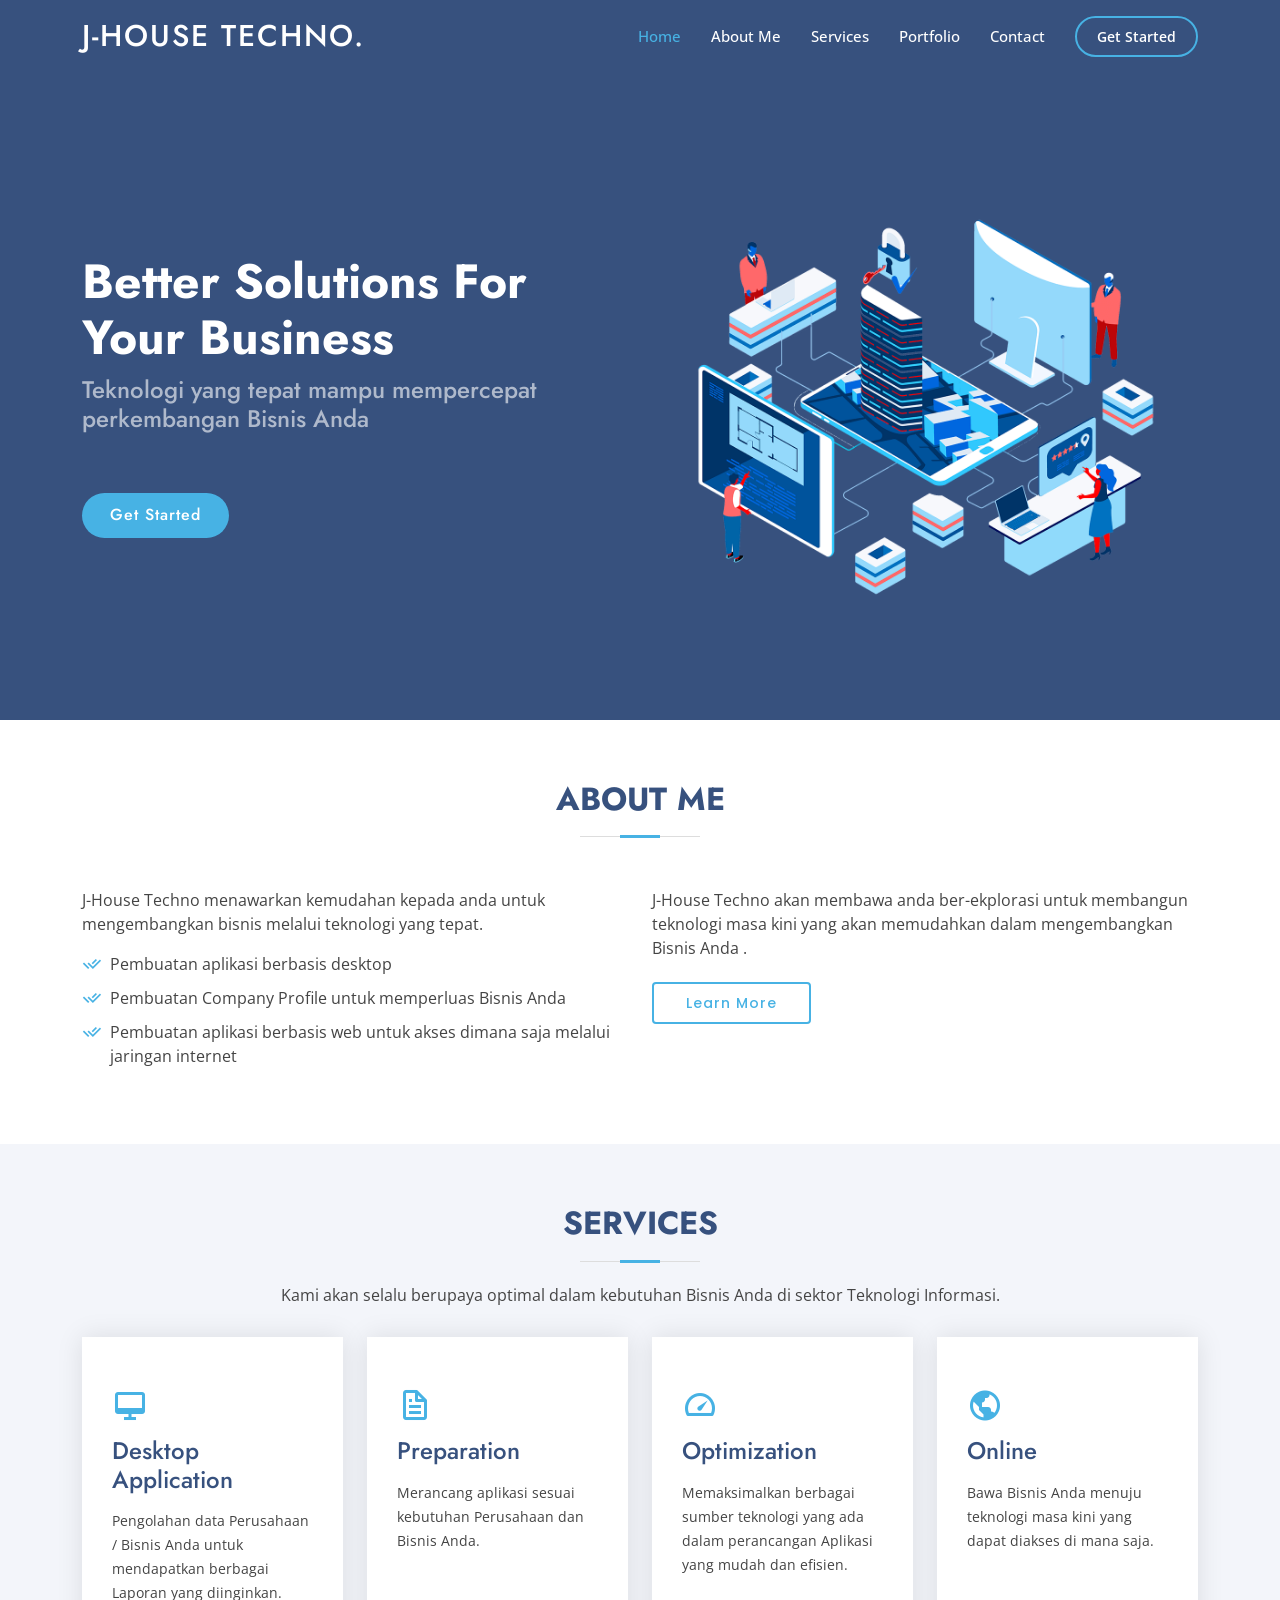
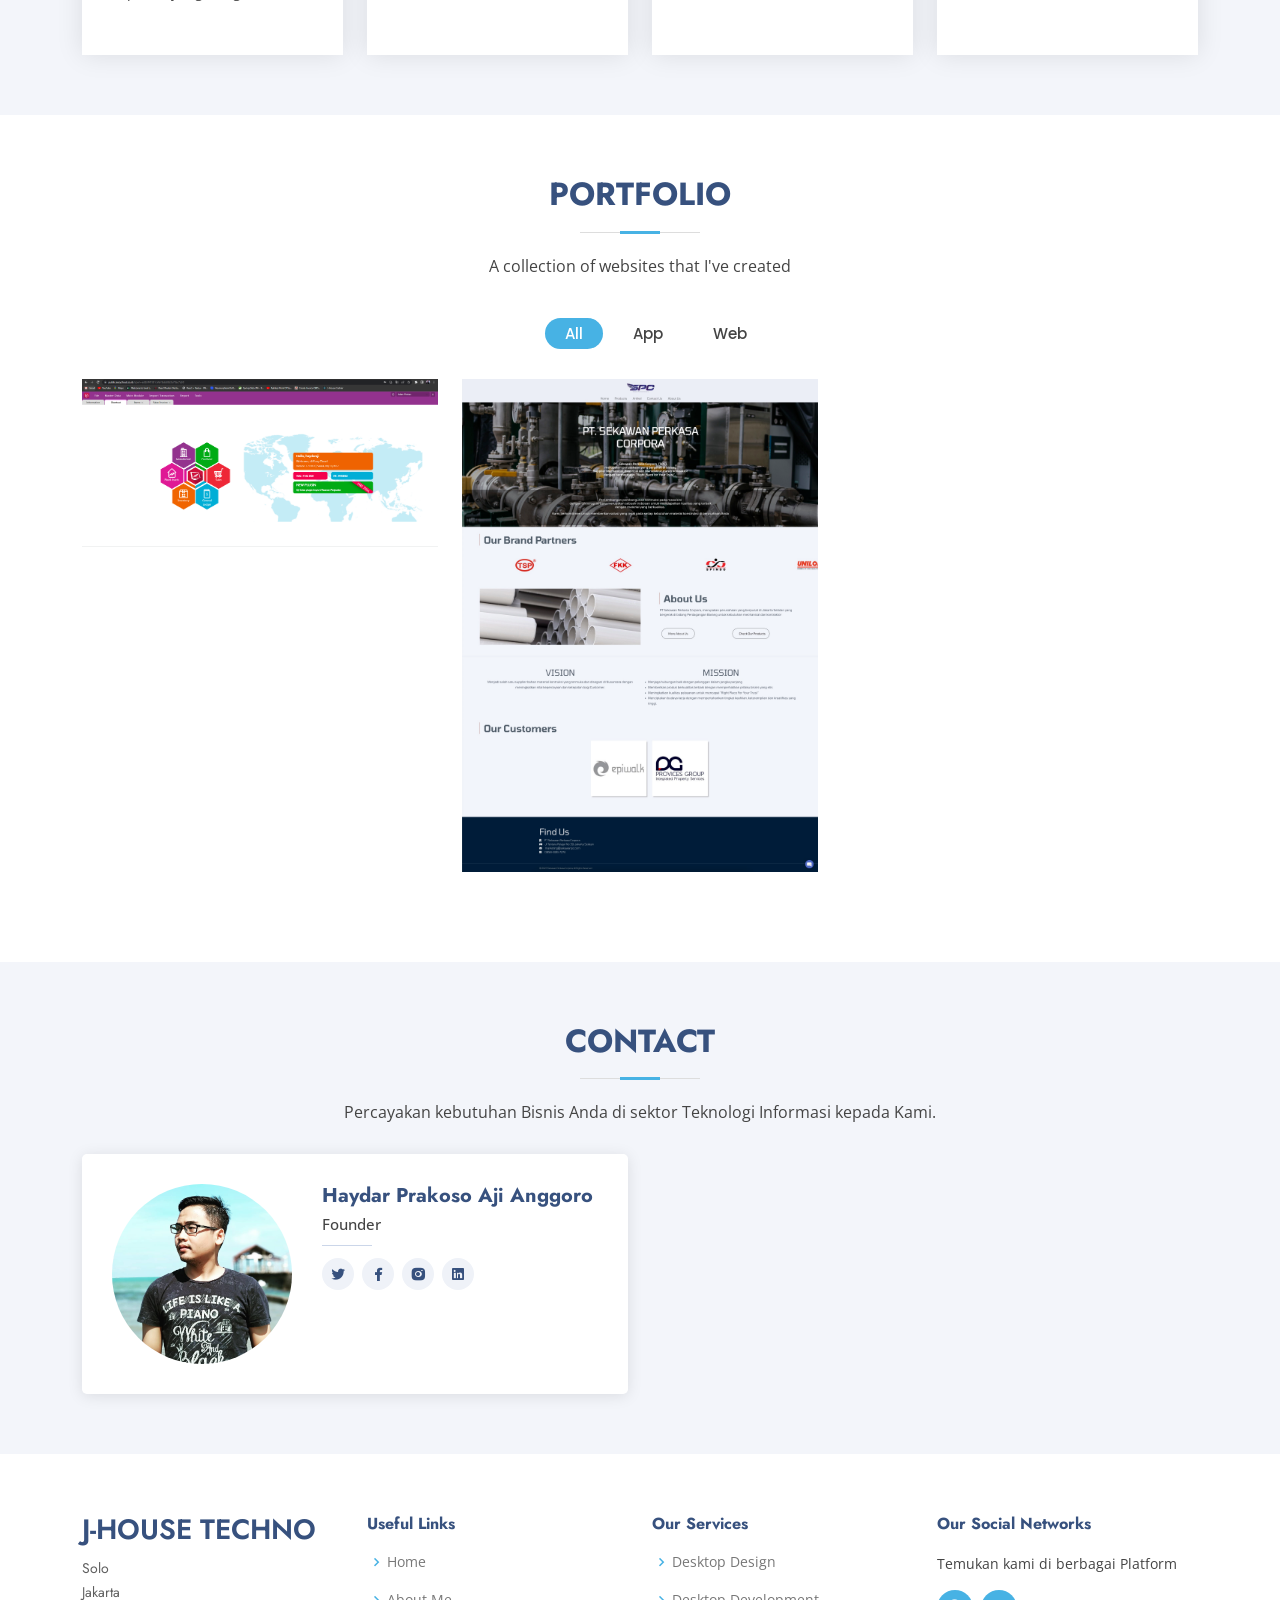
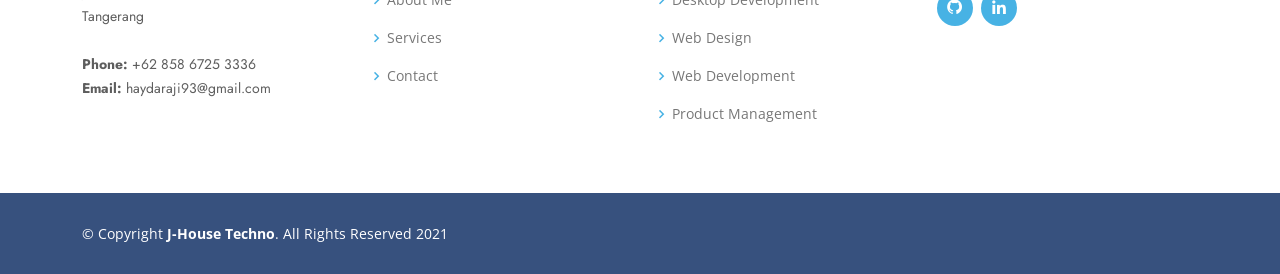
==== commit 9620b668: "New Porto EasyCloud" ====
--- a/index.html
+++ b/index.html
@@ -190,7 +190,7 @@
 
         <ul id="portfolio-flters" class="d-flex justify-content-center" data-aos="fade-up" data-aos-delay="100">
           <li data-filter="*" class="filter-active">All</li>
-          <!-- <li data-filter=".filter-app">App</li> -->
+          <li data-filter=".filter-app">App</li>
           <!-- <li data-filter=".filter-card">Card</li> -->
           <li data-filter=".filter-web">Web</li>
         </ul>
@@ -237,27 +237,27 @@
             </div>
           </div> -->
 
+          <div class="col-lg-4 col-md-6 portfolio-item filter-app">
+            <div class="portfolio-img"><img src="assets/img/portfolio/portfolio-easycloud.png" class="img-fluid" alt=""></div>
+            <div class="portfolio-info">
+              <h4>Easy Cloud Accounting Apps</h4>
+              <p>Easy Cloud</p>
+              <a href="assets/img/portfolio/portfolio-easycloud.png" data-gallery="portfolioGallery" class="portfolio-lightbox preview-link" title="Easy Cloud"><i class="bx bx-plus"></i></a>
+              <a target="_blank" and rel="noopener noreferrer" href="https://public.easycloud.co.id/" class="details-link" title="More Details"><i class="bx bx-link"></i></a>
+            </div>
+          </div>
+
           <div class="col-lg-4 col-md-6 portfolio-item filter-web">
             <div class="portfolio-img"><img src="assets/img/portfolio/portfolio-spc.jpg" class="img-fluid" alt=""></div>
             <div class="portfolio-info">
               <h4>Sekawan Perkasa Corpora</h4>
               <p>sekawanpc.com</p>
               <a href="assets/img/portfolio/portfolio-spc.jpg" data-gallery="portfolioGallery" class="portfolio-lightbox preview-link" title="Sekawan Perkasa Corpora"><i class="bx bx-plus"></i></a>
-              <a href="https://sekawanpc.com/" class="details-link" title="More Details"><i class="bx bx-link"></i></a>
-            </div>
-          </div>
-
-          <!-- <div class="col-lg-4 col-md-6 portfolio-item filter-app">
-            <div class="portfolio-img"><img src="assets/img/portfolio/portfolio-6.jpg" class="img-fluid" alt=""></div>
-            <div class="portfolio-info">
-              <h4>App 3</h4>
-              <p>App</p>
-              <a href="assets/img/portfolio/portfolio-6.jpg" data-gallery="portfolioGallery" class="portfolio-lightbox preview-link" title="App 3"><i class="bx bx-plus"></i></a>
-              <a href="portfolio-details.html" class="details-link" title="More Details"><i class="bx bx-link"></i></a>
-            </div>
-          </div>
-
-          <div class="col-lg-4 col-md-6 portfolio-item filter-card">
+              <a target="_blank" and rel="noopener noreferrer" href="https://sekawanpc.com/" class="details-link" title="More Details"><i class="bx bx-link"></i></a>
+            </div>
+          </div>
+
+          <!-- <div class="col-lg-4 col-md-6 portfolio-item filter-card">
             <div class="portfolio-img"><img src="assets/img/portfolio/portfolio-7.jpg" class="img-fluid" alt=""></div>
             <div class="portfolio-info">
               <h4>Card 1</h4>
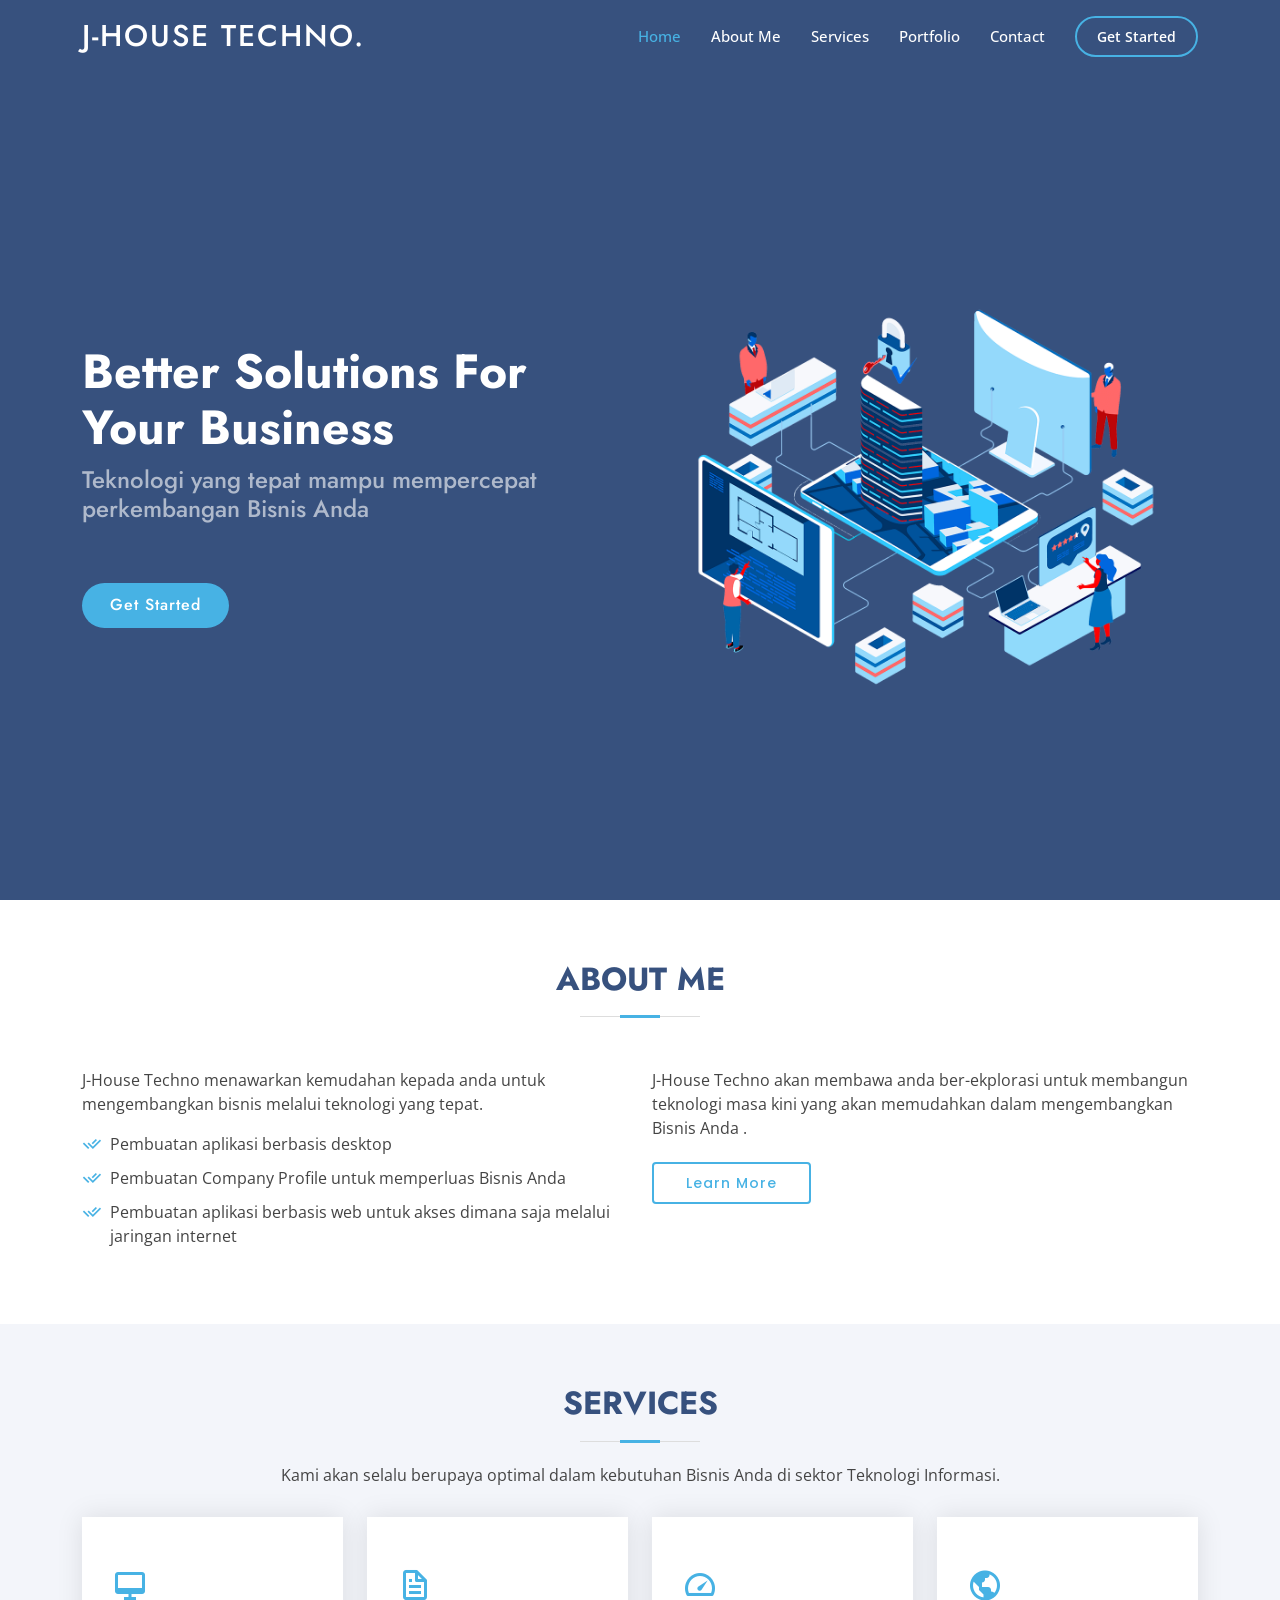
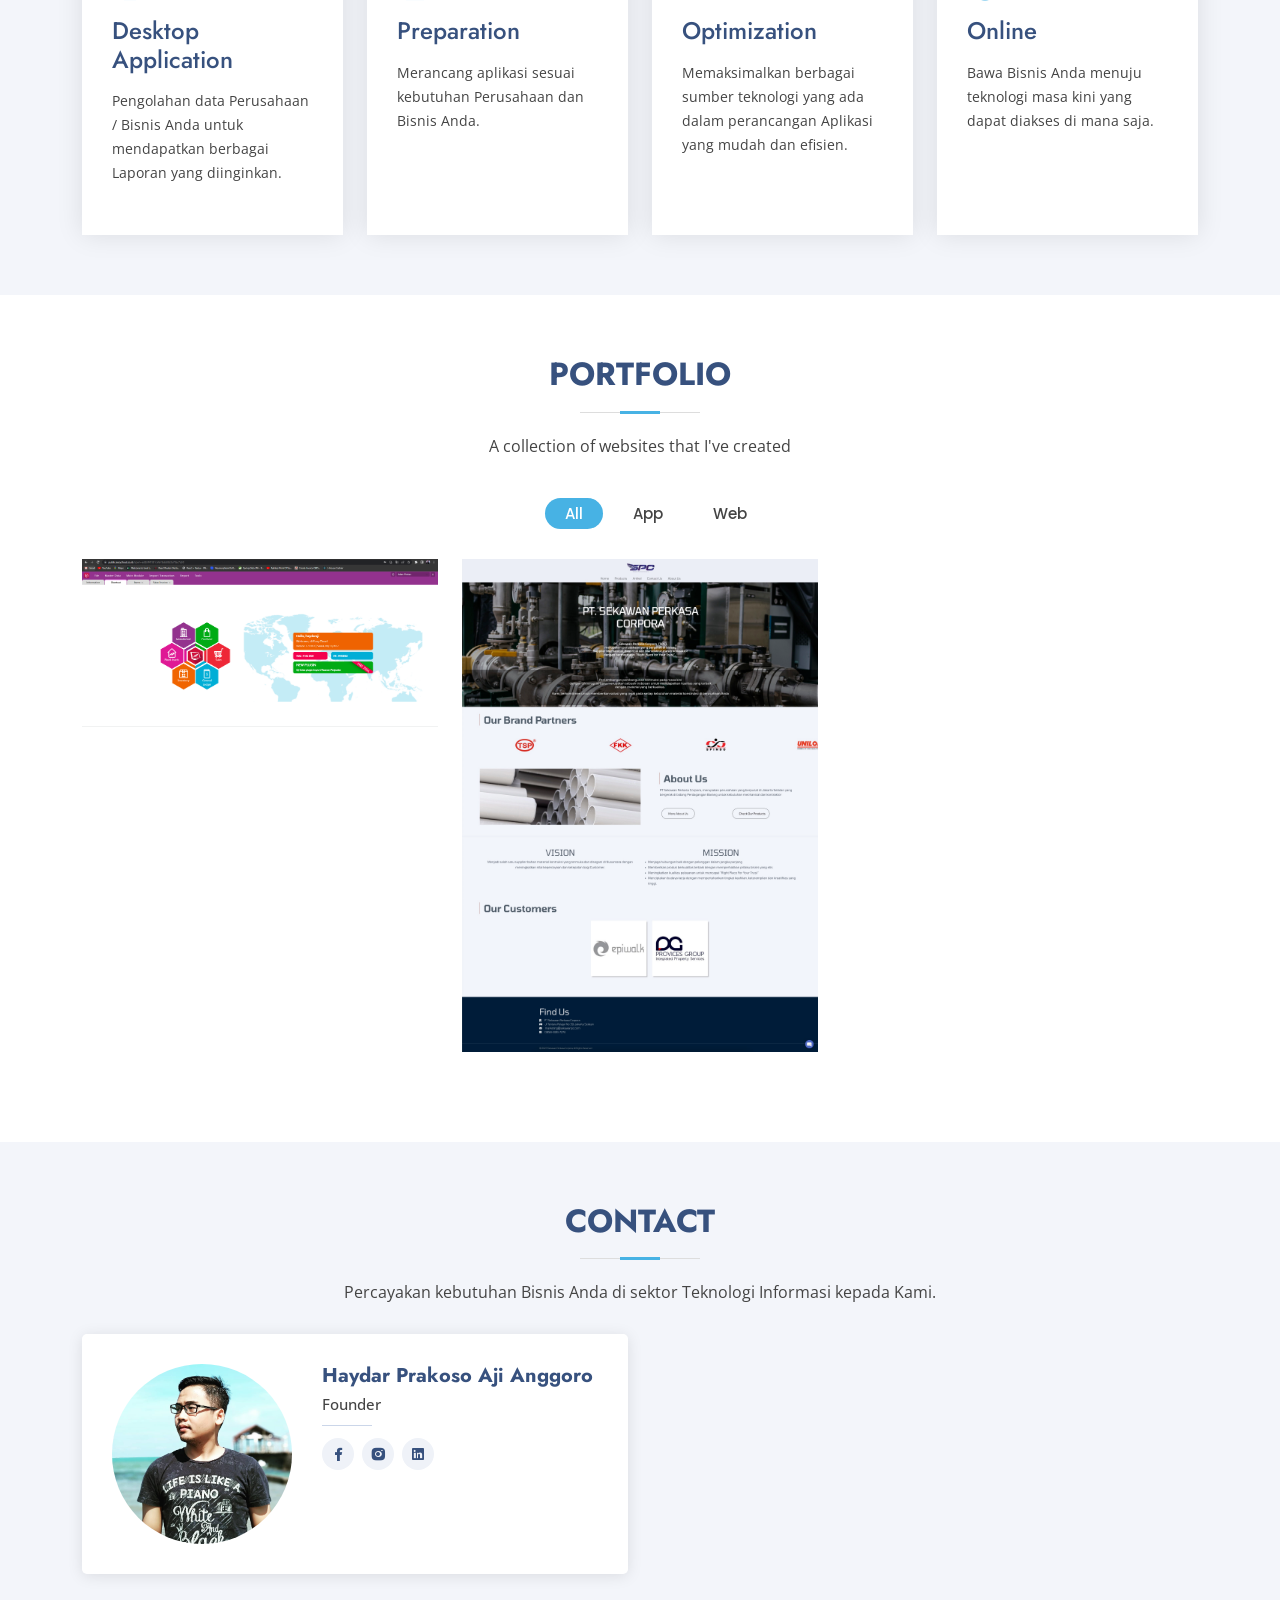
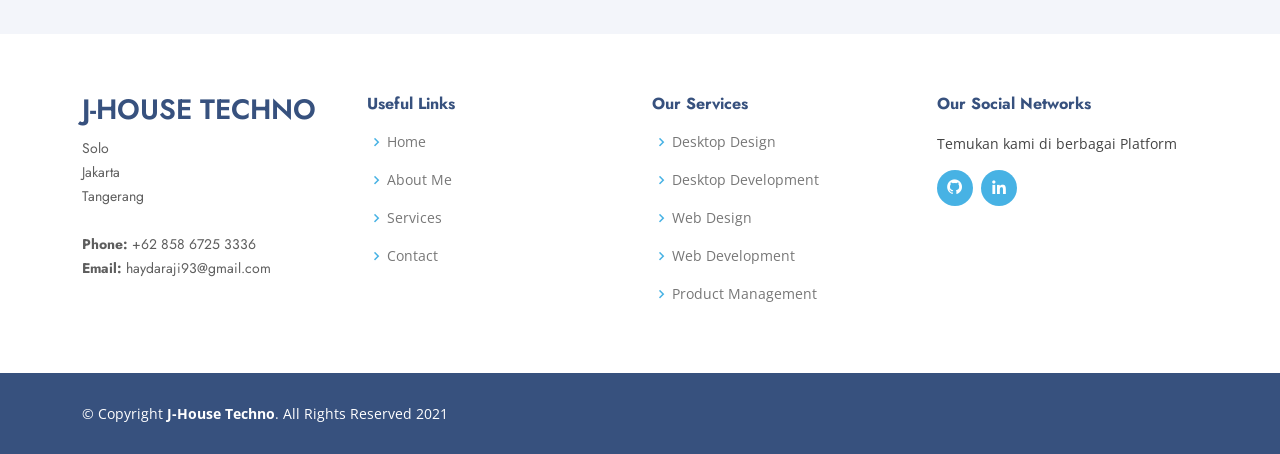
==== commit a79cd04d: "Update index.html" ====
--- a/index.html
+++ b/index.html
@@ -179,6 +179,23 @@
       </div>
     </section><!-- End Services Section -->
 
+    <!-- ======= Cta Section ======= -->
+    <!-- <section id="cta" class="cta">
+      <div class="container" data-aos="zoom-in">
+        <div class="section-title-white">
+          <h2>Hobbies</h2>
+        </div>
+        <div style="height: 800px;"> -->
+          <!-- <spline-viewer url="https://prod.spline.design/YHokmunrUfhy6vy7/scene.splinecode"></spline-viewer> -->
+          <!-- <iframe title="Hobbies" src='https://my.spline.design/componentkeyboardcopy-a4aafb90abbae23fd0ebb0e7d3084425/' frameborder='0' width='100%' height='100%'></iframe> -->
+            <!-- <iframe title="Hobbies" src='https://my.spline.design/componentkeyboardcopy-a4aafb90abbae23fd0ebb0e7d3084425/'  -->
+            <!-- frameborder='100px' width='100%' height='100%'></iframe></canvas> -->
+        <!-- </div>
+
+      </div> -->
+    <!-- </section> -->
+    <!-- End Cta Section -->
+
     <!-- ======= Portfolio Section ======= -->
     <section id="portfolio" class="portfolio">
       <div class="container" data-aos="fade-up">
@@ -311,7 +328,7 @@
                 <span>Founder</span>
                 <!-- <p>Programmer</p> -->
                 <div class="social">
-                  <a href="https://twitter.com/haydaraji"><i class="ri-twitter-fill"></i></a>
+                  <!-- <a href="https://twitter.com/haydaraji"><i class="ri-twitter-fill"></i></a> -->
                   <a href="https://facebook.com/haydaraji"><i class="ri-facebook-fill"></i></a>
                   <a href="https://www.instagram.com/haydaraji"><i class="ri-instagram-fill"></i></a>
                   <a href="https://www.linkedin.com/in/haydar-aji-616752192/"> <i class="ri-linkedin-box-fill"></i> </a>
@@ -410,6 +427,7 @@
   <script src="assets/vendor/php-email-form/validate.js"></script>
   <script src="assets/vendor/swiper/swiper-bundle.min.js"></script>
   <script src="assets/vendor/waypoints/noframework.waypoints.js"></script>
+  <!-- <script type="module" src="https://unpkg.com/@splinetool/viewer@0.9.284/build/spline-viewer.js"></script> -->
 
   <!-- Template Main JS File -->
   <script src="assets/js/main.js"></script>
--- a/assets/css/style.css
+++ b/assets/css/style.css
@@ -393,7 +393,7 @@
 --------------------------------------------------------------*/
 #hero {
   width: 100%;
-  height: 80vh;
+  height: 100vh;
   background: #37517e;
 }
 
@@ -577,6 +577,49 @@
 }
 
 .section-title p {
+  margin-bottom: 0;
+}
+
+
+
+.section-title-white {
+  text-align: center;
+  padding-bottom: 30px;
+}
+
+.section-title-white h2 {
+  font-size: 32px;
+  font-weight: bold;
+  text-transform: uppercase;
+  margin-bottom: 20px;
+  padding-bottom: 20px;
+  position: relative;
+  color: #f6f6f6;
+}
+
+.section-title-white h2::before {
+  content: '';
+  position: absolute;
+  display: block;
+  width: 120px;
+  height: 1px;
+  background: #ddd;
+  bottom: 1px;
+  left: calc(50% - 60px);
+}
+
+.section-title-white h2::after {
+  content: '';
+  position: absolute;
+  display: block;
+  width: 40px;
+  height: 3px;
+  background: #e5e5e5;
+  bottom: 0;
+  left: calc(50% - 20px);
+}
+
+.section-title-white p {
   margin-bottom: 0;
 }
 
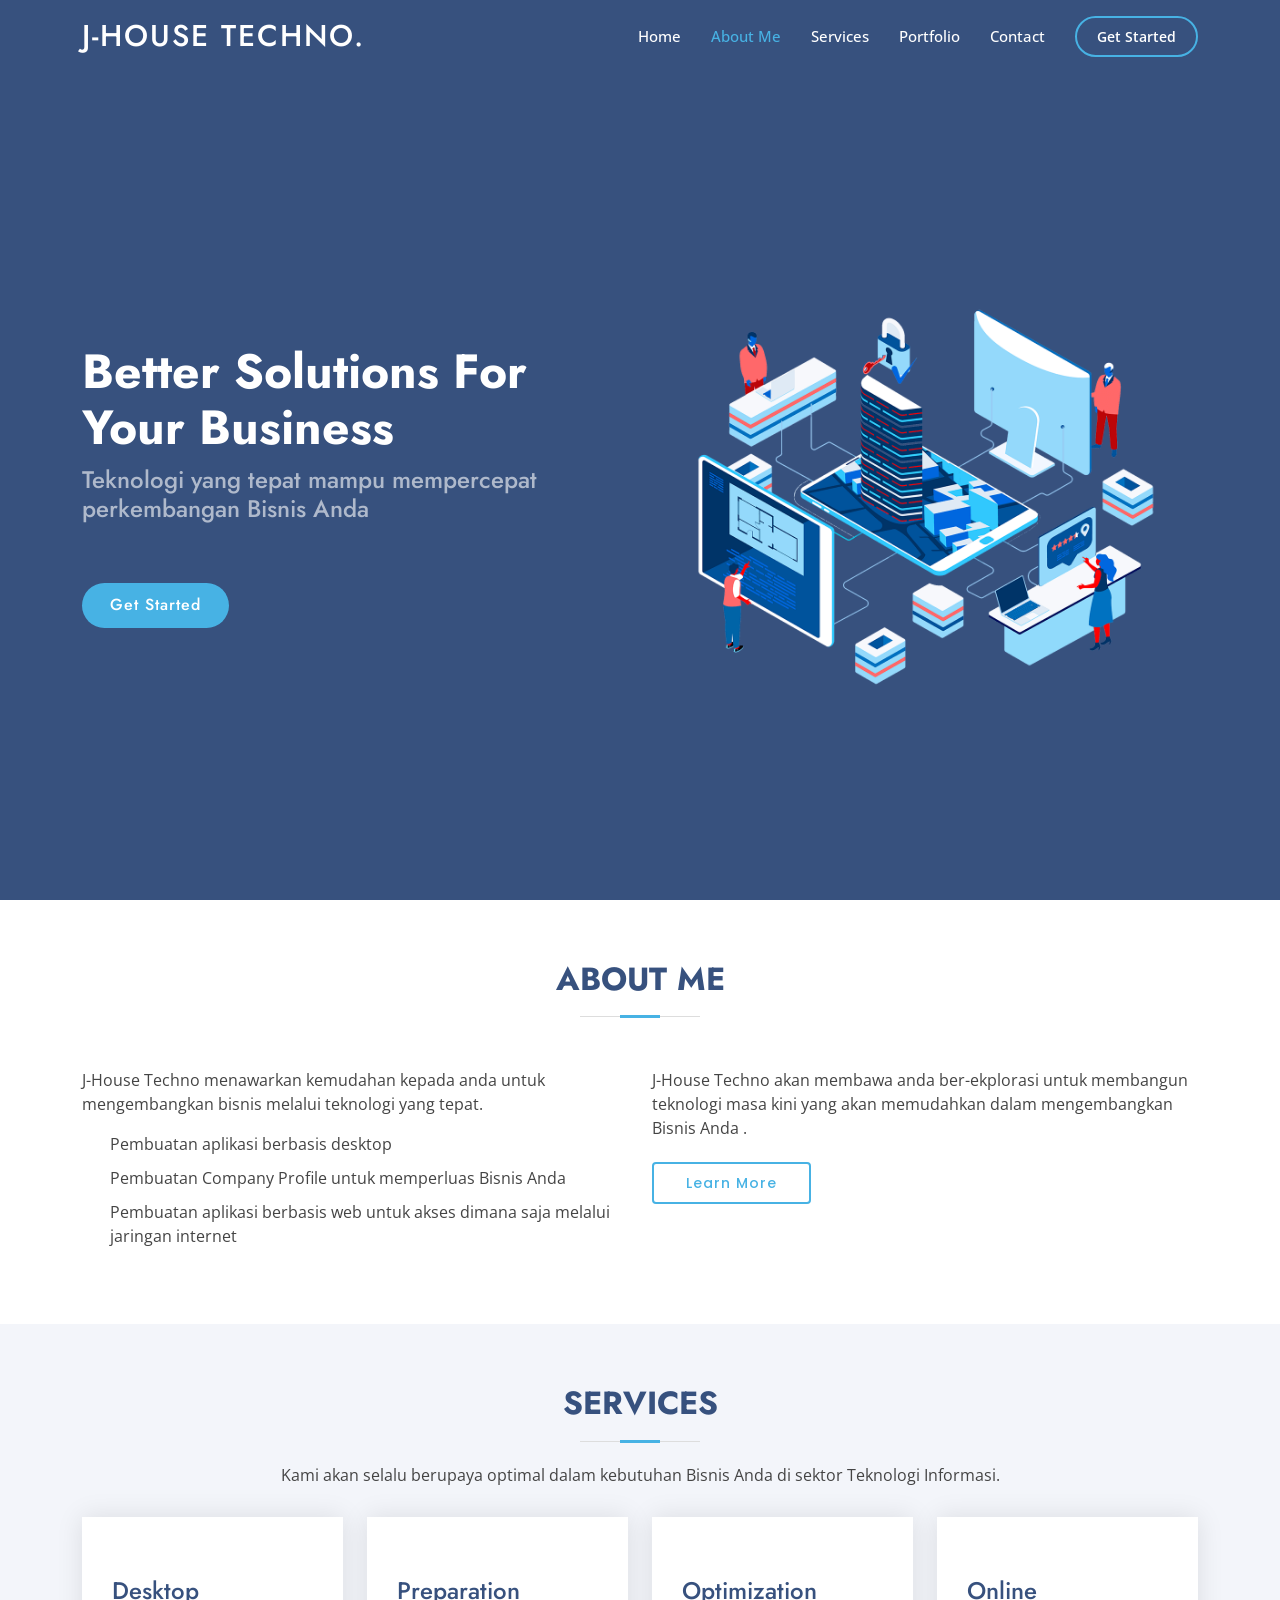
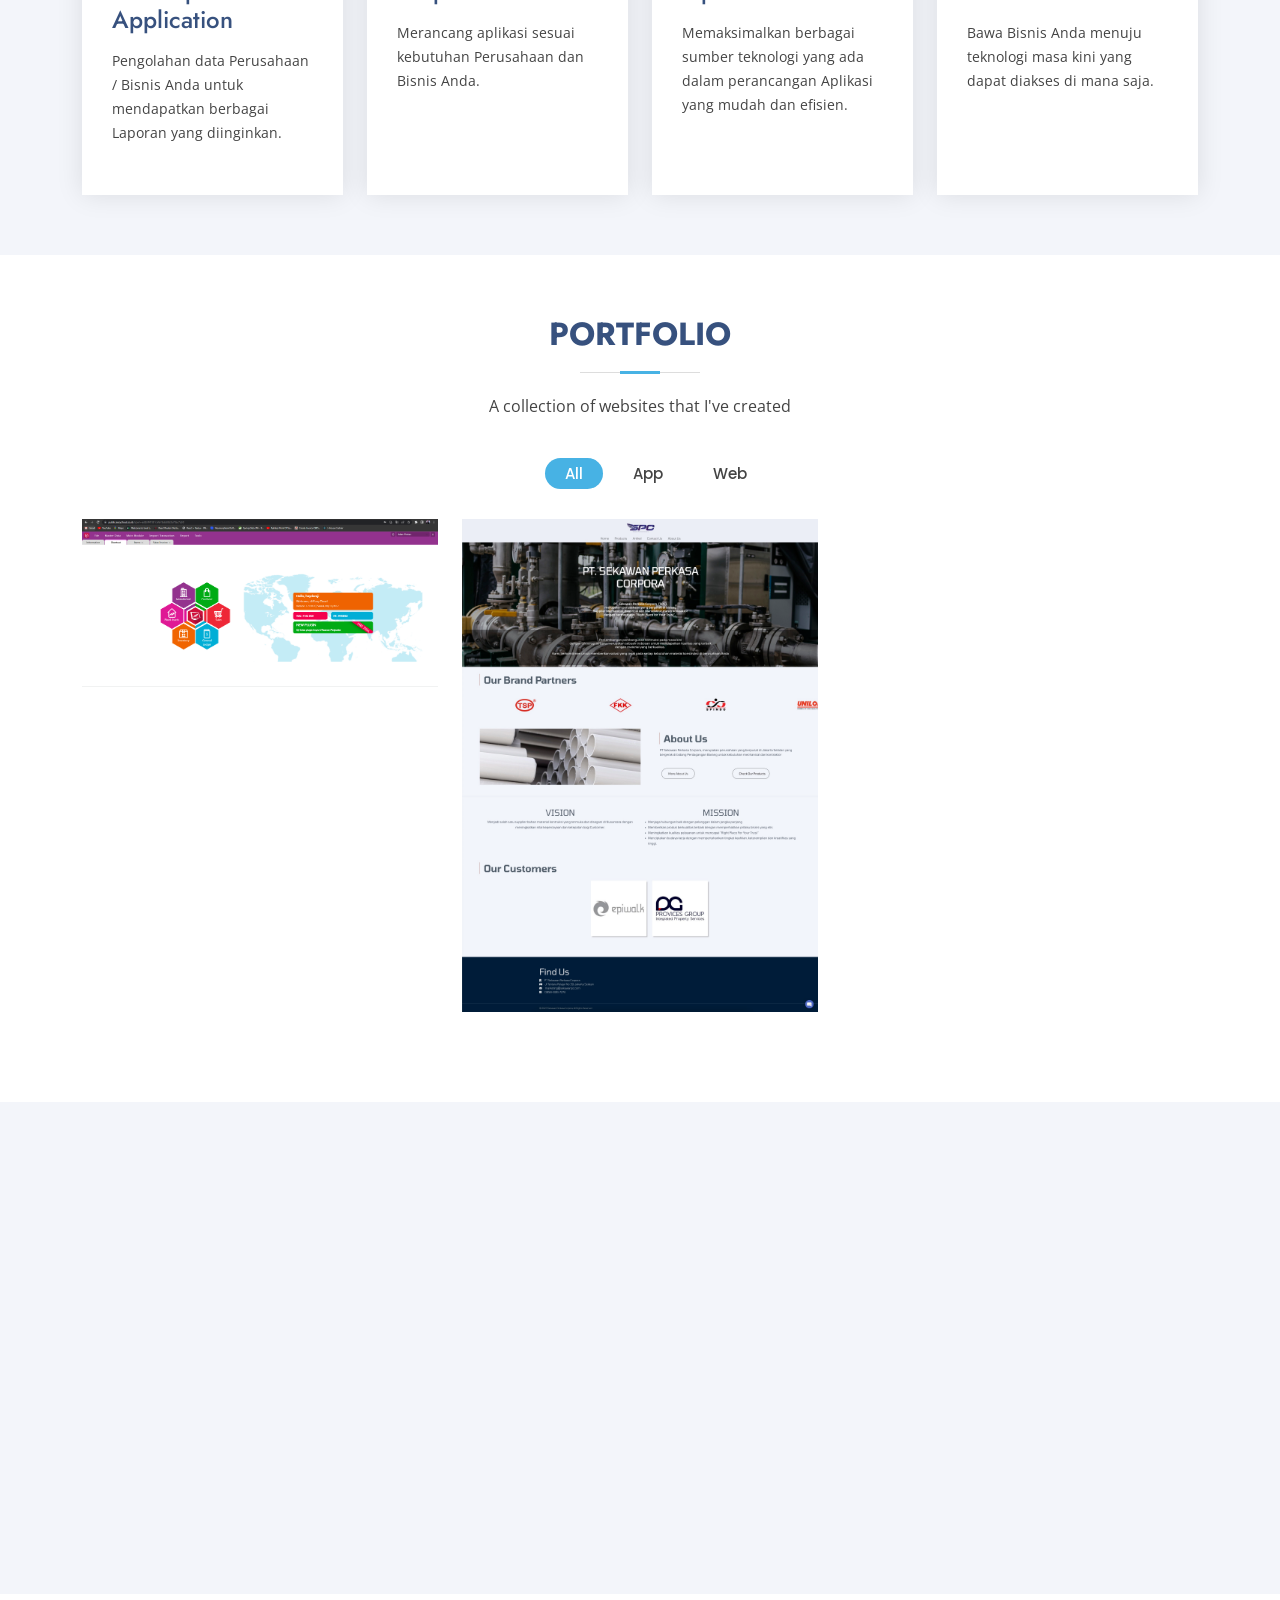
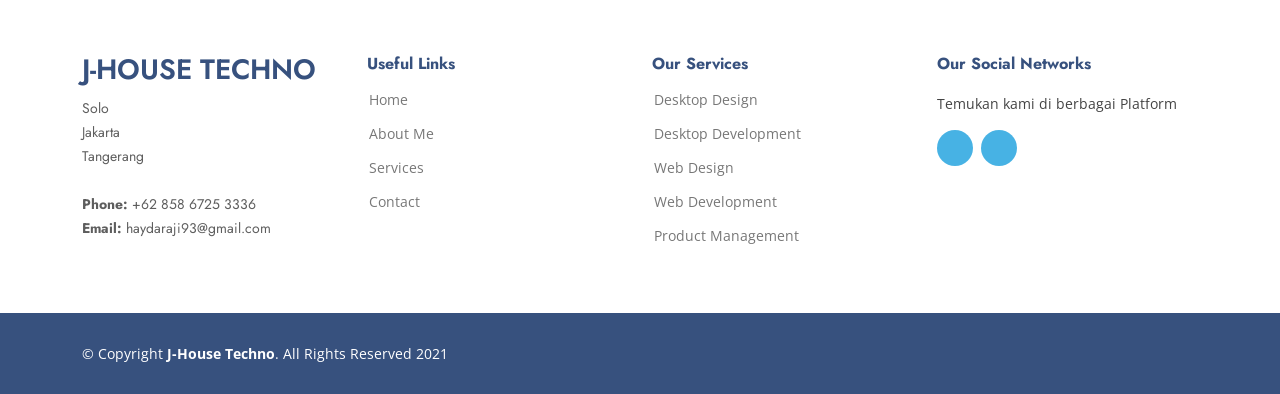
==== commit 42748ec5: "Update index.html" ====
--- a/index.html
+++ b/index.html
@@ -5,7 +5,7 @@
   <meta charset="utf-8">
   <meta content="width=device-width, initial-scale=1.0" name="viewport">
 
-  <title>J-House Inc. - Index</title>
+  <title>J-House Inc.</title>
   <meta content="" name="description">
   <meta content="" name="keywords">
 
@@ -20,10 +20,10 @@
   <link href="assets/vendor/aos/aos.css" rel="stylesheet">
   <link href="assets/vendor/bootstrap/css/bootstrap.min.css" rel="stylesheet">
   <link href="assets/vendor/bootstrap-icons/bootstrap-icons.css" rel="stylesheet">
-  <link href="assets/vendor/boxicons/css/boxicons.min.css" rel="stylesheet">
-  <link href="assets/vendor/glightbox/css/glightbox.min.css" rel="stylesheet">
-  <link href="assets/vendor/remixicon/remixicon.css" rel="stylesheet">
-  <link href="assets/vendor/swiper/swiper-bundle.min.css" rel="stylesheet">
+  <!-- <link href="assets/vendor/boxicons/css/boxicons.min.css" rel="stylesheet"> -->
+  <!-- <link href="assets/vendor/glightbox/css/glightbox.min.css" rel="stylesheet"> -->
+  <!-- <link href="assets/vendor/remixicon/remixicon.css" rel="stylesheet"> -->
+  <!-- <link href="assets/vendor/swiper/swiper-bundle.min.css" rel="stylesheet"> -->
 
   <!-- Template Main CSS File -->
   <link href="assets/css/style.css" rel="stylesheet">
@@ -84,7 +84,8 @@
 
     <div class="container">
       <div class="row">
-        <div class="col-lg-6 d-flex flex-column justify-content-center pt-4 pt-lg-0 order-2 order-lg-1" data-aos="fade-up" data-aos-delay="200">
+        <div class="col-lg-6 d-flex flex-column justify-content-center pt-4 pt-lg-0 order-2 order-lg-1">
+        <!-- <div class="col-lg-6 d-flex flex-column justify-content-center pt-4 pt-lg-0 order-2 order-lg-1" data-aos="fade-up" data-aos-delay="200"> -->
           <h1>Better Solutions For Your Business</h1>
           <h2>Teknologi yang tepat mampu mempercepat perkembangan Bisnis Anda</h2>
           <div class="d-flex justify-content-center justify-content-lg-start">
@@ -92,7 +93,8 @@
             <!-- <a href="https://www.youtube.com/watch?v=jDDaplaOz7Q" class="glightbox btn-watch-video"><i class="bi bi-play-circle"></i><span>Watch Video</span></a> -->
           </div>
         </div>
-        <div class="col-lg-6 order-1 order-lg-2 hero-img" data-aos="zoom-in" data-aos-delay="200">
+        <div class="col-lg-6 order-1 order-lg-2 hero-img">
+        <!-- <div class="col-lg-6 order-1 order-lg-2 hero-img" data-aos="zoom-in" data-aos-delay="200"> -->
           <img src="assets/img/hero-img.png" class="img-fluid animated" alt="">
         </div>
       </div>
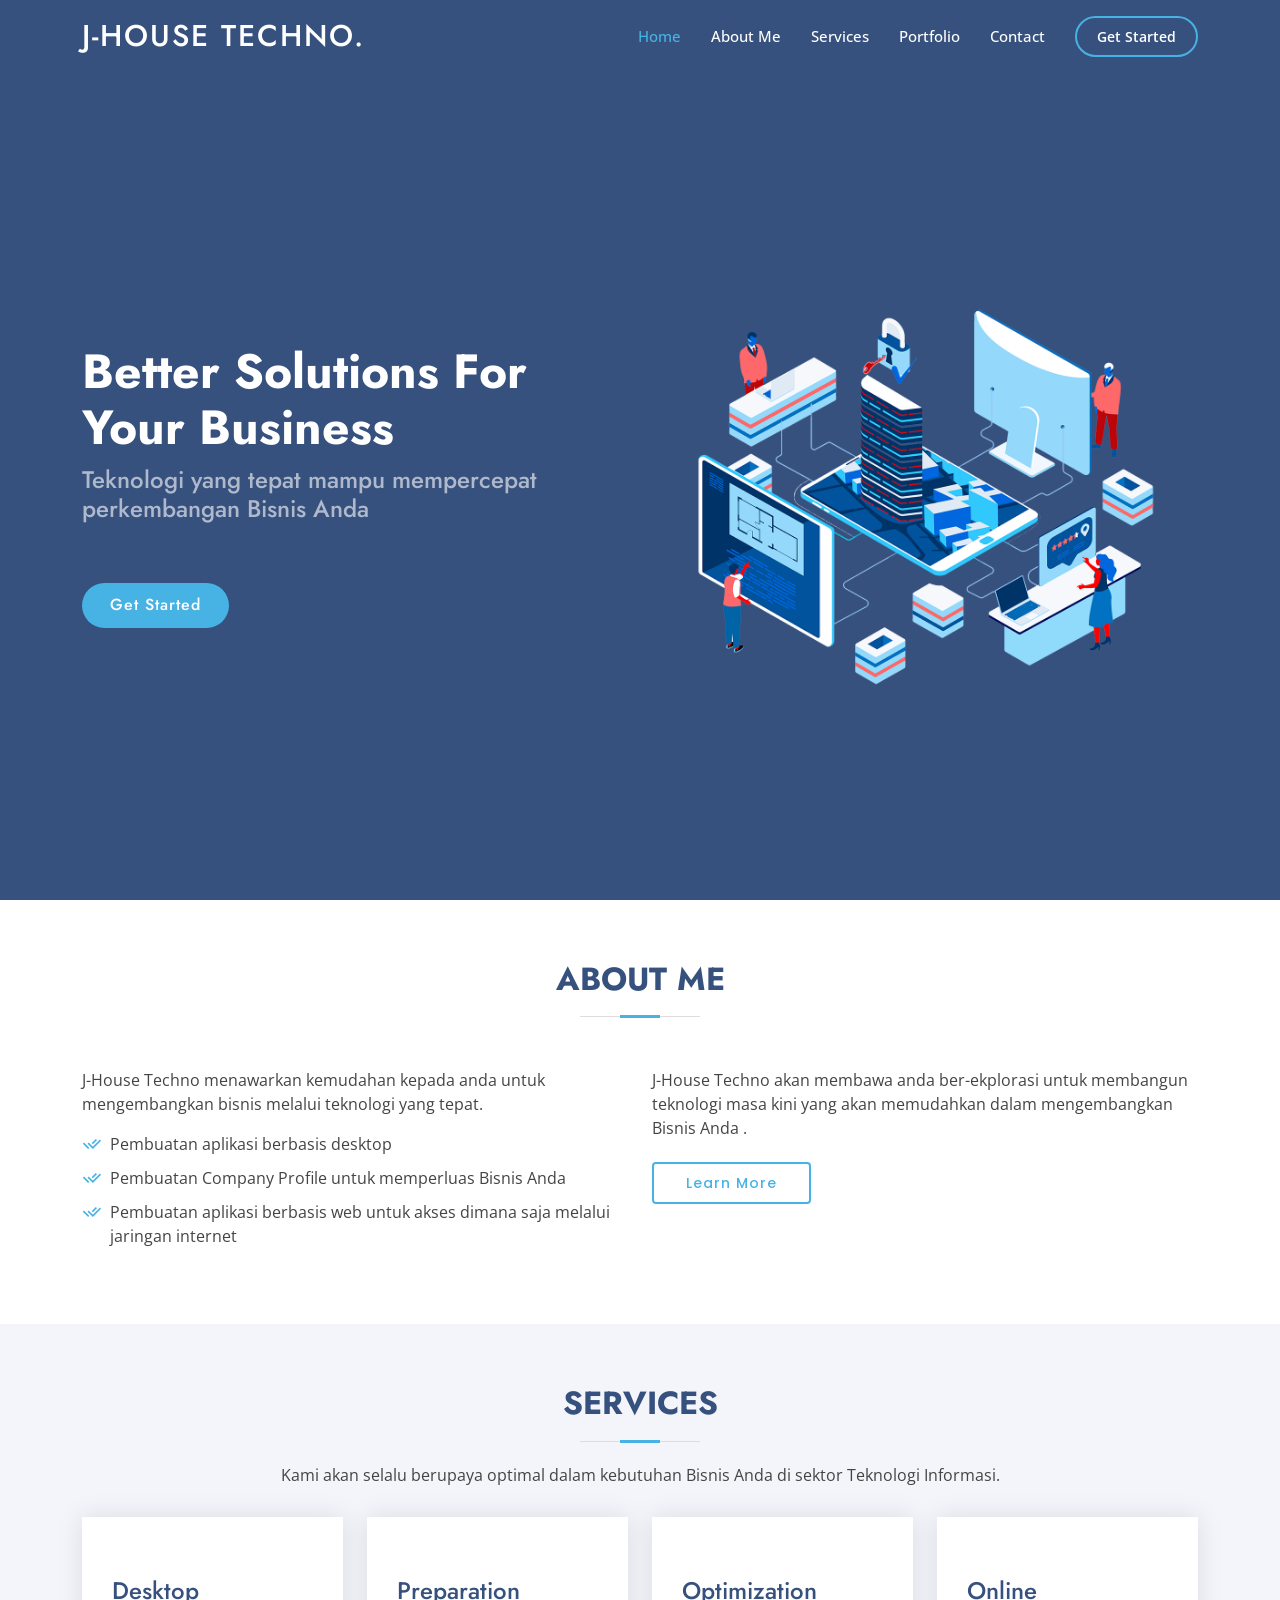
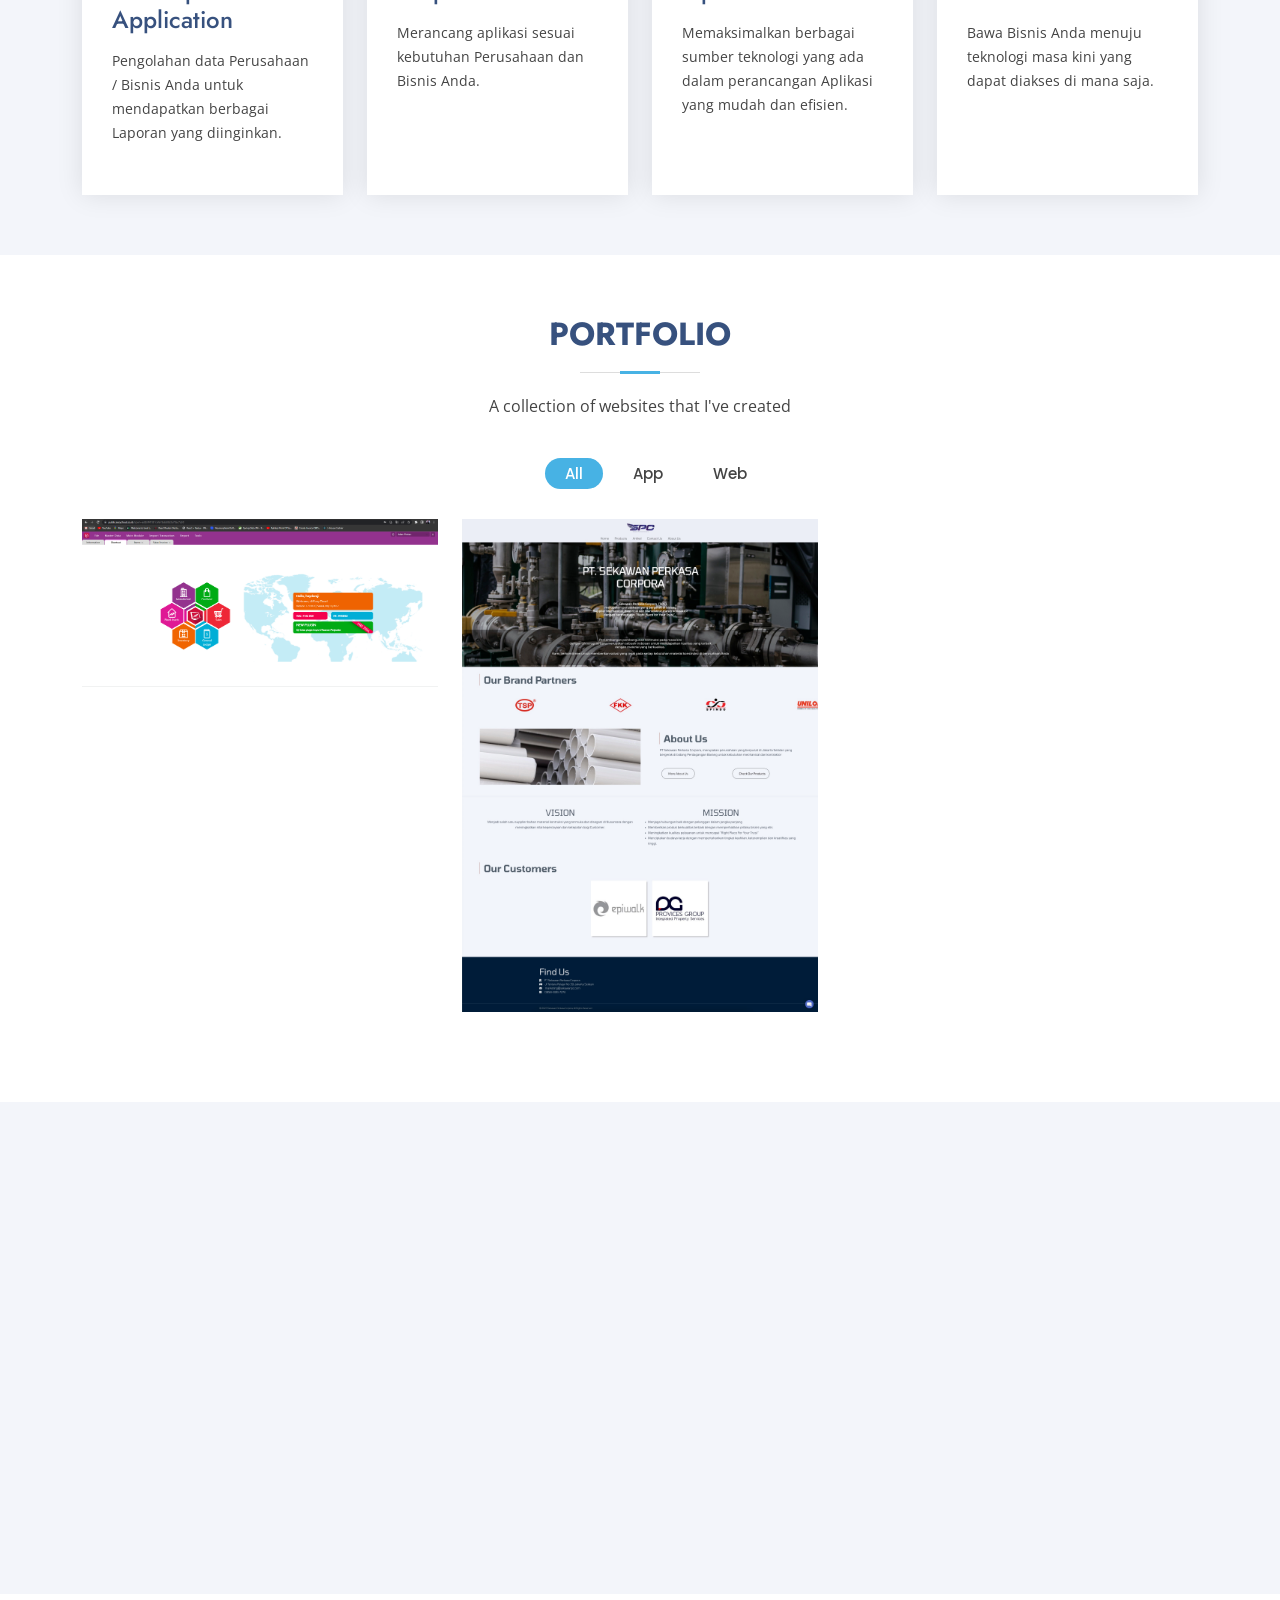
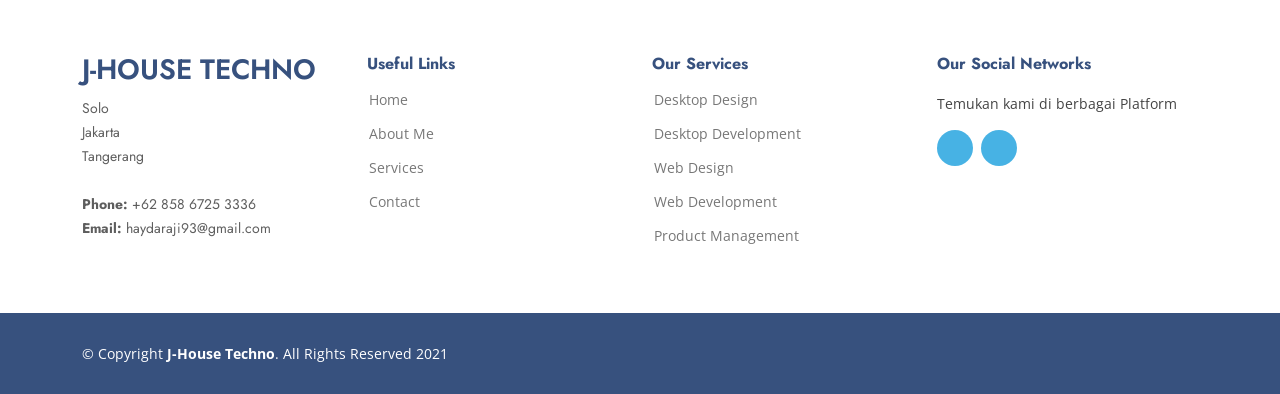
==== commit 408f9f5e: "Update index.html" ====
--- a/index.html
+++ b/index.html
@@ -22,7 +22,7 @@
   <link href="assets/vendor/bootstrap-icons/bootstrap-icons.css" rel="stylesheet">
   <!-- <link href="assets/vendor/boxicons/css/boxicons.min.css" rel="stylesheet"> -->
   <!-- <link href="assets/vendor/glightbox/css/glightbox.min.css" rel="stylesheet"> -->
-  <!-- <link href="assets/vendor/remixicon/remixicon.css" rel="stylesheet"> -->
+  <link href="assets/vendor/remixicon/remixicon.css" rel="stylesheet">
   <!-- <link href="assets/vendor/swiper/swiper-bundle.min.css" rel="stylesheet"> -->
 
   <!-- Template Main CSS File -->
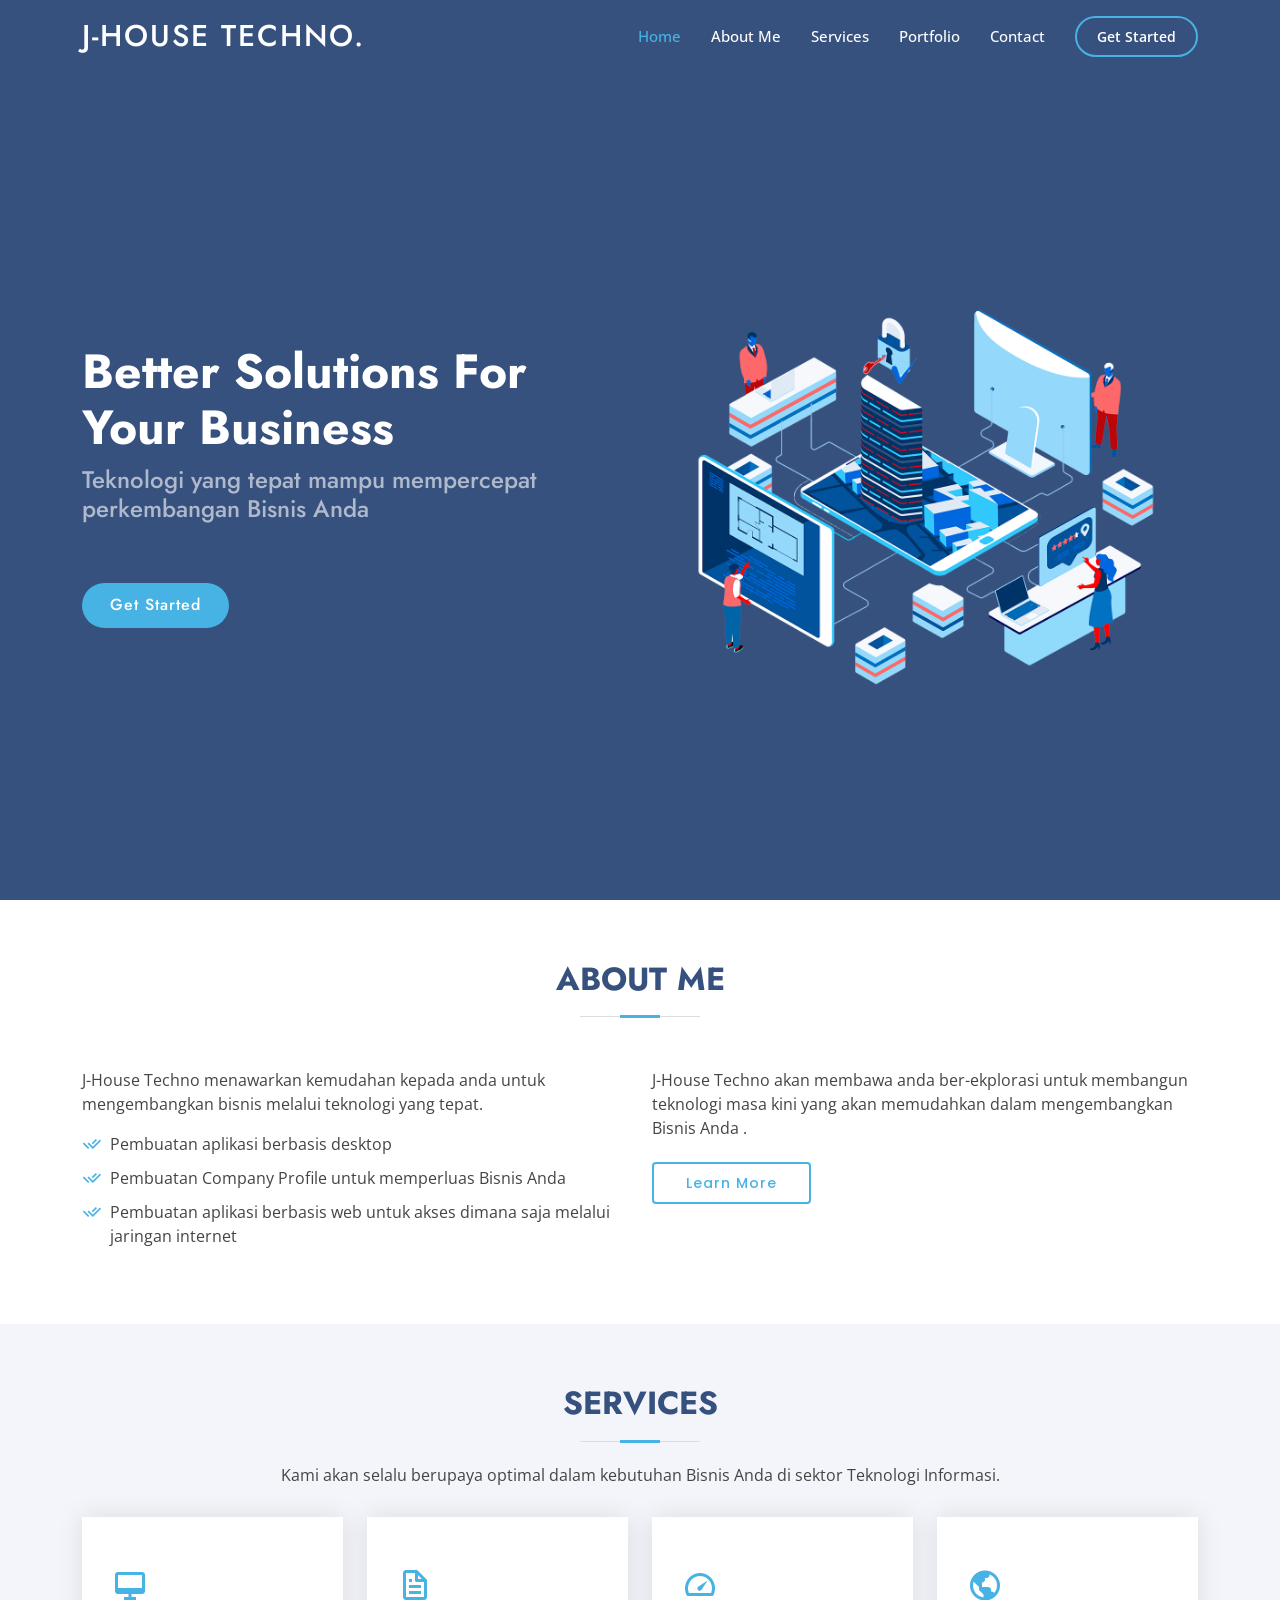
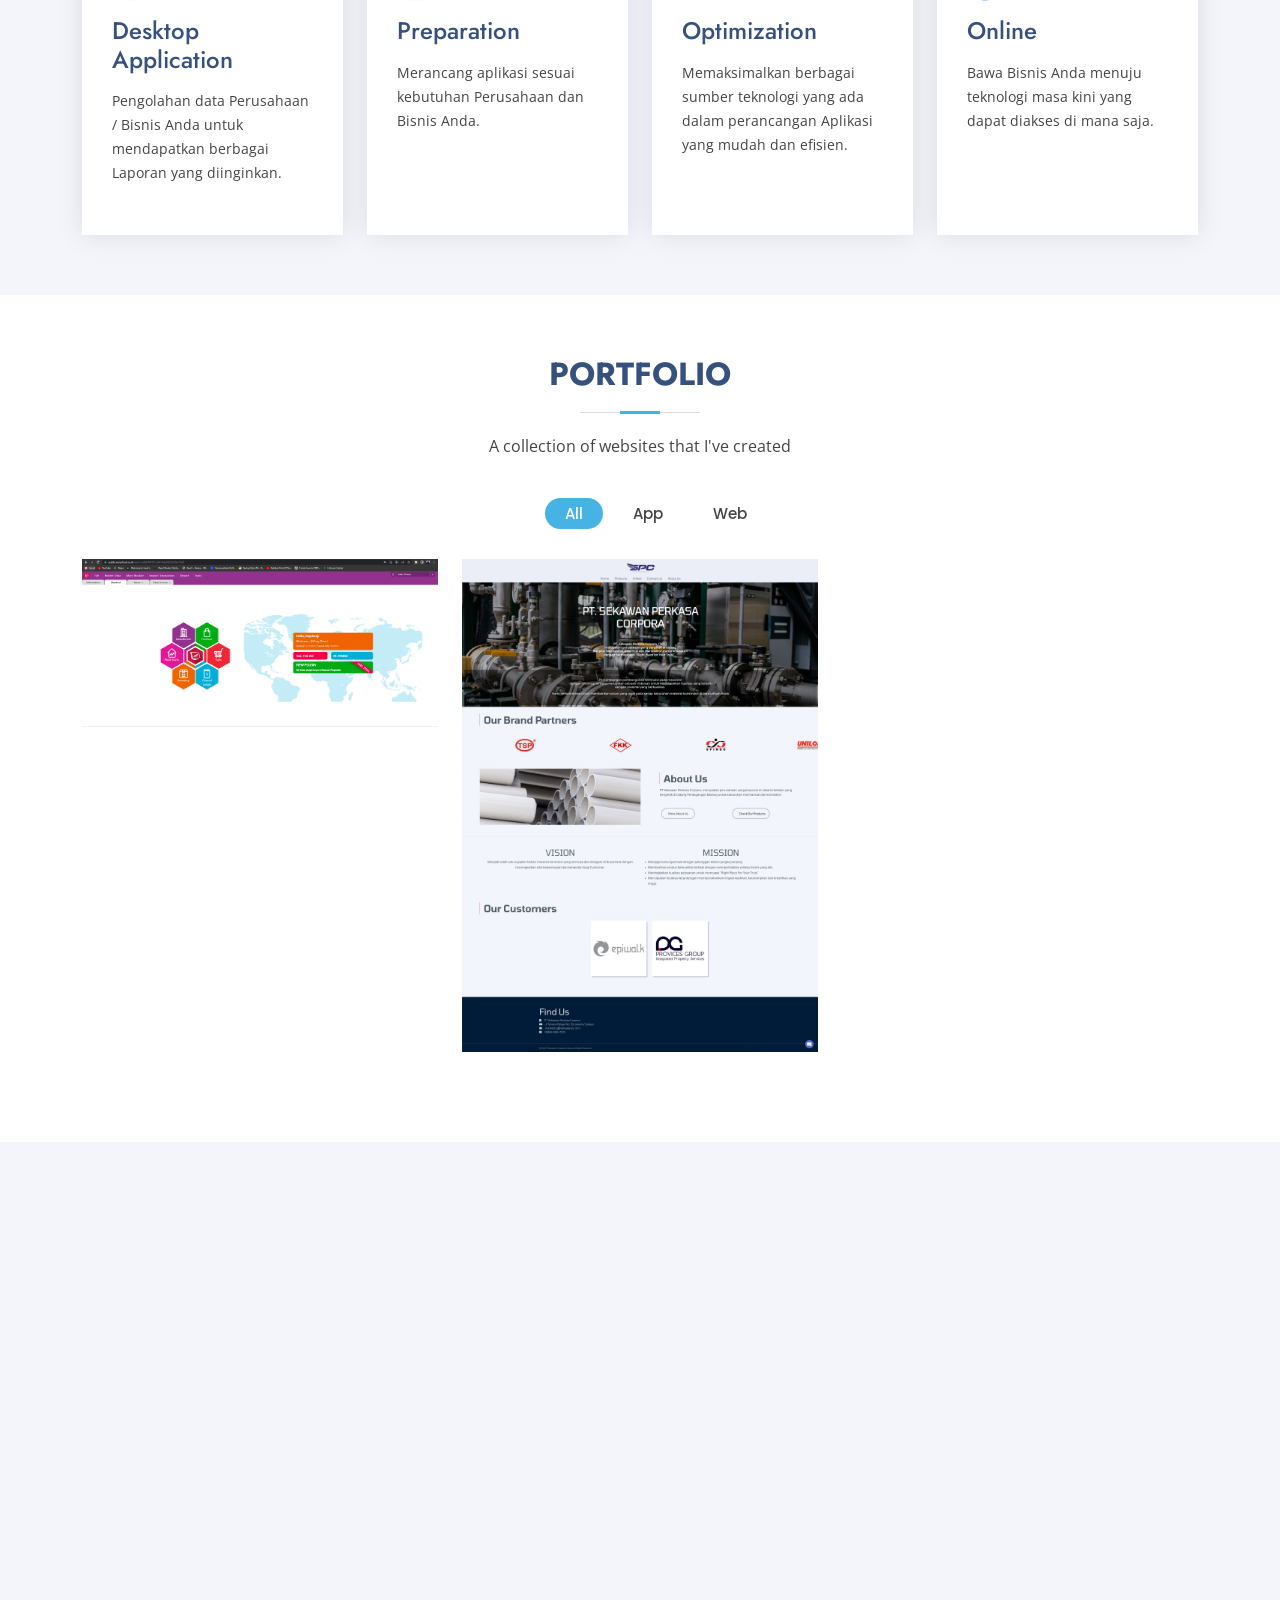
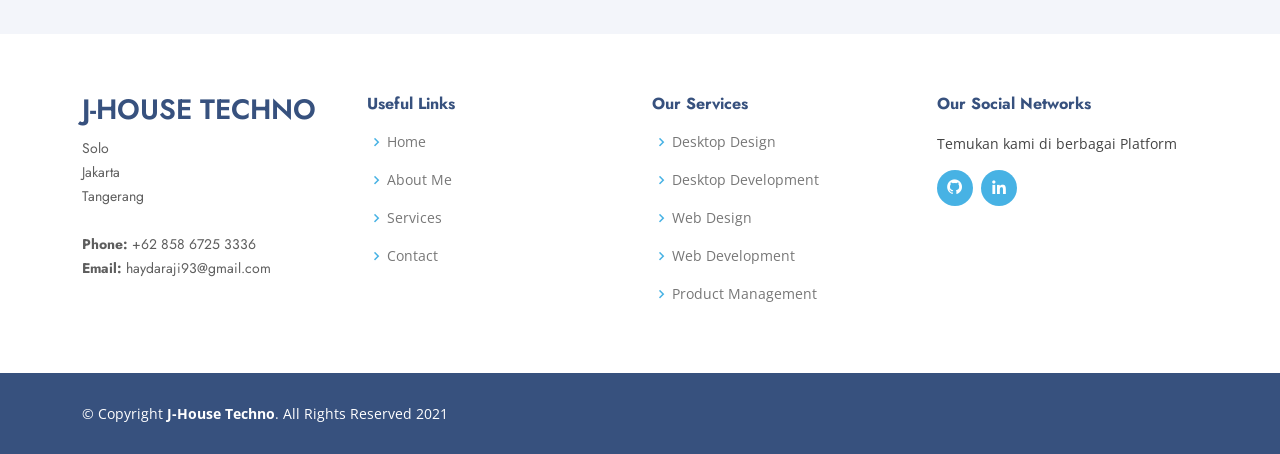
==== commit f8811e5c: "Update index.html" ====
--- a/index.html
+++ b/index.html
@@ -20,7 +20,7 @@
   <link href="assets/vendor/aos/aos.css" rel="stylesheet">
   <link href="assets/vendor/bootstrap/css/bootstrap.min.css" rel="stylesheet">
   <link href="assets/vendor/bootstrap-icons/bootstrap-icons.css" rel="stylesheet">
-  <!-- <link href="assets/vendor/boxicons/css/boxicons.min.css" rel="stylesheet"> -->
+  <link href="assets/vendor/boxicons/css/boxicons.min.css" rel="stylesheet">
   <!-- <link href="assets/vendor/glightbox/css/glightbox.min.css" rel="stylesheet"> -->
   <link href="assets/vendor/remixicon/remixicon.css" rel="stylesheet">
   <!-- <link href="assets/vendor/swiper/swiper-bundle.min.css" rel="stylesheet"> -->
